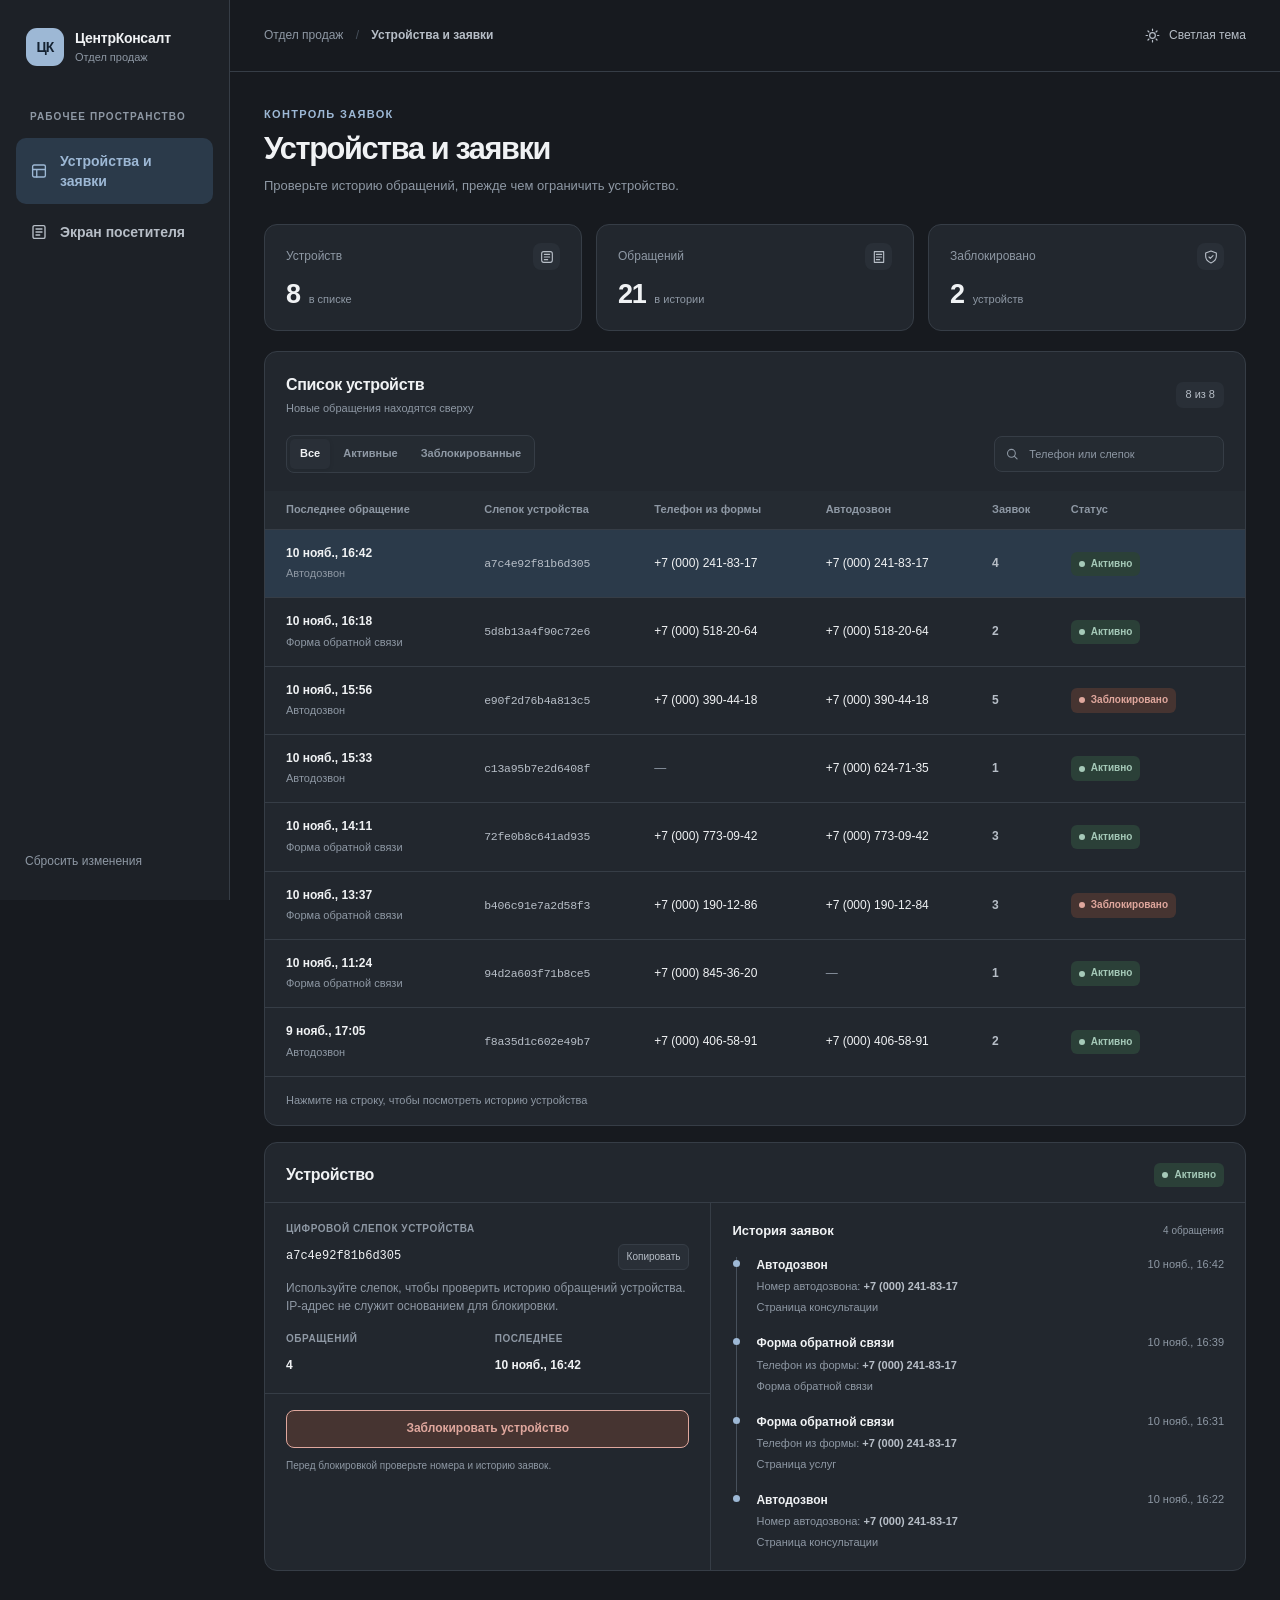
==== index.html @ 7ea448e8 "Add sales admin UI" ====
<!doctype html>
<html lang="ru">
  <head>
    <meta charset="UTF-8" />
    <meta name="viewport" content="width=device-width, initial-scale=1" />
    <meta name="color-scheme" content="dark light" />
    <meta name="description" content="Интерфейс отдела продаж ЦентрКонсалт для просмотра заявок и управления блокировками устройств." />
    <title>Устройства и заявки — ЦентрКонсалт</title>
    <link rel="stylesheet" href="./styles.css" />
    <script src="./app.js" defer></script>
  </head>
  <body data-theme="dark">
    <div class="app-shell">
      <aside class="sidebar" aria-label="Навигация">
        <div class="brand">
          <span class="brand-mark" aria-hidden="true">ЦК</span>
          <span class="brand-copy"><strong>ЦентрКонсалт</strong><small>Отдел продаж</small></span>
        </div>

        <div class="sidebar-group-label">Рабочее пространство</div>
        <nav class="navigation" aria-label="Разделы">
          <button class="nav-item is-current" type="button" data-view-button="devices" aria-current="page">
            <svg viewBox="0 0 24 24" aria-hidden="true"><rect x="3.5" y="4" width="17" height="16" rx="2"/><path d="M3.5 10h17M9 10v10"/></svg>
            <span>Устройства и заявки</span>
          </button>
          <button class="nav-item" type="button" data-view-button="visitor">
            <svg viewBox="0 0 24 24" aria-hidden="true"><rect x="4" y="3.5" width="16" height="17" rx="2"/><path d="M8 8h8M8 12h8M8 16h5"/></svg>
            <span>Экран посетителя</span>
          </button>
        </nav>

        <div class="sidebar-bottom">
          <button id="resetChanges" class="text-button" type="button">Сбросить изменения</button>
        </div>
      </aside>

      <div class="main-area">
        <header class="topbar">
          <div class="topbar-path">Отдел продаж <span>/</span> <strong id="currentSection">Устройства и заявки</strong></div>
          <div class="topbar-actions">
            <button id="themeToggle" class="theme-button" type="button" aria-label="Включить светлую тему" aria-pressed="false">
              <svg class="theme-icon" viewBox="0 0 24 24" aria-hidden="true"><path d="M12 3v2M12 19v2M3 12h2M19 12h2M5.6 5.6 7 7M17 17l1.4 1.4M18.4 5.6 17 7M7 17l-1.4 1.4"/><circle cx="12" cy="12" r="4"/></svg>
              <span id="themeLabel">Светлая тема</span>
            </button>
          </div>
        </header>

        <main>
          <section id="devicesView" class="view page-content" aria-labelledby="devicesTitle">
            <div class="page-heading">
              <div>
                <p class="eyebrow">Контроль заявок</p>
                <h1 id="devicesTitle">Устройства и заявки</h1>
                <p class="page-subtitle">Проверьте историю обращений, прежде чем ограничить устройство.</p>
              </div>
            </div>

            <div class="stats-grid" id="statsGrid" aria-label="Сводка"></div>

            <div class="workspace-grid">
              <section class="panel list-panel" aria-labelledby="listTitle">
                <div class="panel-heading">
                  <div><h2 id="listTitle">Список устройств</h2><p>Новые обращения находятся сверху</p></div>
                  <span id="resultCount" class="count-pill"></span>
                </div>
                <div class="list-toolbar">
                  <div class="filter-tabs" role="group" aria-label="Фильтр по статусу">
                    <button class="filter-tab is-active" type="button" data-filter="all" aria-pressed="true">Все</button>
                    <button class="filter-tab" type="button" data-filter="active" aria-pressed="false">Активные</button>
                    <button class="filter-tab" type="button" data-filter="blocked" aria-pressed="false">Заблокированные</button>
                  </div>
                  <label class="search-field">
                    <svg viewBox="0 0 24 24" aria-hidden="true"><circle cx="10.8" cy="10.8" r="6.6"/><path d="m16 16 4.3 4.3"/></svg>
                    <input id="deviceSearch" type="search" autocomplete="off" placeholder="Телефон или слепок" aria-label="Поиск по телефону или слепку устройства" />
                  </label>
                </div>
                <div class="table-scroll">
                  <table class="device-table">
                    <thead><tr><th scope="col">Последнее обращение</th><th scope="col">Слепок устройства</th><th scope="col">Телефон из формы</th><th scope="col">Автодозвон</th><th scope="col">Заявок</th><th scope="col">Статус</th></tr></thead>
                    <tbody id="deviceRows"></tbody>
                  </table>
                </div>
                <div id="emptyState" class="empty-state" hidden><strong>Ничего не найдено</strong><span>Попробуйте другой телефон, слепок или фильтр.</span></div>
                <div class="table-footer">Нажмите на строку, чтобы посмотреть историю устройства</div>
              </section>

              <section class="panel detail-panel" id="deviceDetail" aria-label="Подробности устройства"></section>
            </div>
          </section>

          <section id="visitorView" class="view page-content" aria-labelledby="visitorTitle" hidden>
            <div class="page-heading visitor-heading">
              <div><p class="eyebrow">Сценарий блокировки</p><h1 id="visitorTitle">Что увидит посетитель</h1><p class="page-subtitle">Предупреждение и форма обращения для посетителя.</p></div>
            </div>
            <div class="preview-layout">
              <div class="preview-context panel">
                <span class="preview-tag">Экран посетителя</span>
                <h2>Понятное предупреждение вместо молчаливого отказа</h2>
                <p>При блокировке посетитель видит причину отказа и может оставить сообщение, если ограничение сработало по ошибке.</p>
                <div class="preview-flow"><span>1 <b>Проверка устройства</b></span><span>2 <b>Предупреждение</b></span><span>3 <b>Сообщение клиента</b></span></div>
              </div>
              <div class="site-preview" aria-label="Страница для заблокированного посетителя">
                <div class="site-preview-header"><span class="site-preview-logo">Центр<span>Консалт</span></span><span>Консультации для бизнеса</span></div>
                <div class="site-preview-content">
                  <div class="warning-icon" aria-hidden="true"><svg viewBox="0 0 24 24"><path d="M12 8v5M12 17h.01"/><path d="M10.3 3.9a2 2 0 0 1 3.4 0l7.8 13.3a2 2 0 0 1-1.7 3H4.2a2 2 0 0 1-1.7-3z"/></svg></div>
                  <p class="preview-kicker">Запрос на обратный звонок</p>
                  <h2>Заявка на звонок не отправлена</h2>
                  <p class="warning-copy">Мы заметили подозрительную активность с вашего устройства и временно ограничили отправку заявок. Если это ошибка, напишите нам — сотрудник сможет разобраться в ситуации.</p>
                  <form id="visitorForm" class="visitor-form">
                    <h3>Написать сообщение</h3>
                    <p>Расскажите, как с вами связаться и что произошло.</p>
                    <label>Как с вами связаться<input id="visitorContact" name="contact" type="text" autocomplete="off" placeholder="Телефон или email" required /></label>
                    <label>Сообщение<textarea id="visitorMessage" name="message" rows="4" placeholder="Опишите ваш вопрос" required></textarea></label>
                    <button class="primary-button visitor-submit" type="submit">Отправить сообщение <span aria-hidden="true">↗</span></button>
                    <div id="visitorFormFeedback" class="form-feedback" role="status" hidden></div>
                  </form>
                </div>
              </div>
            </div>
          </section>
        </main>
      </div>
    </div>

    <div id="modalBackdrop" class="modal-backdrop" hidden>
      <div class="dialog" role="dialog" aria-modal="true" aria-labelledby="modalTitle" aria-describedby="modalDescription">
        <div class="dialog-icon" id="modalIcon" aria-hidden="true"></div>
        <h2 id="modalTitle"></h2>
        <p id="modalDescription"></p>
        <form id="actionForm">
          <div id="reasonFields" class="reason-fields">
            <label for="blockReason">Причина блокировки</label>
            <select id="blockReason" name="reason">
              <option value="Частые повторные заявки">Частые повторные заявки</option>
              <option value="Некорректные контактные данные">Некорректные контактные данные</option>
              <option value="Другая причина">Другая причина</option>
            </select>
            <label for="reasonComment">Комментарий <span>(необязательно)</span></label>
            <textarea id="reasonComment" name="comment" rows="3" placeholder="Например, несколько одинаковых заявок за короткое время"></textarea>
          </div>
          <div class="dialog-actions"><button id="cancelAction" class="secondary-button" type="button">Отмена</button><button id="confirmAction" class="primary-button" type="submit"></button></div>
        </form>
      </div>
    </div>
    <div id="toast" class="toast" role="status" aria-live="polite"></div>
  </body>
</html>
---- styles.css ----
:root {
  font-family: "Segoe UI", "Twemoji Country Flags", Arial, sans-serif;
  font-synthesis: none;
  color-scheme: dark;
  --page: #171a1f;
  --sidebar: #1d2127;
  --surface: #22272e;
  --surface-raised: #292f37;
  --surface-soft: #252b32;
  --border: #363d46;
  --border-strong: #47505b;
  --text: #f0f2f4;
  --text-soft: #b7bec7;
  --text-muted: #8e98a4;
  --accent: #9db8d5;
  --accent-bg: #2b3a4a;
  --accent-button: #9db8d5;
  --accent-button-text: #152332;
  --green: #a5c9b8;
  --green-bg: #2b4038;
  --red: #dfa79d;
  --red-bg: #463431;
  --shadow: 0 22px 60px rgba(0, 0, 0, .28);
}

body[data-theme="light"] {
  color-scheme: light;
  --page: #f3f5f7;
  --sidebar: #e9edf1;
  --surface: #ffffff;
  --surface-raised: #f7f9fb;
  --surface-soft: #f4f6f8;
  --border: #dce2e8;
  --border-strong: #c5cdd6;
  --text: #202932;
  --text-soft: #53616e;
  --text-muted: #6f7e8b;
  --accent: #355f87;
  --accent-bg: #e7eff7;
  --accent-button: #355f87;
  --accent-button-text: #ffffff;
  --green: #2d7659;
  --green-bg: #e4f1e9;
  --red: #a84e45;
  --red-bg: #faebe8;
  --shadow: 0 22px 60px rgba(32, 45, 57, .15);
}

* { box-sizing: border-box; }
html { min-width: 320px; }
body { margin: 0; min-width: 320px; background: var(--page); color: var(--text); font-size: 14px; line-height: 1.45; }
button, input, textarea, select { font: inherit; }
button { cursor: pointer; }
button:disabled { cursor: not-allowed; opacity: .6; }
button:focus-visible, input:focus-visible, textarea:focus-visible, select:focus-visible, tr:focus-visible { outline: 2px solid var(--accent); outline-offset: 3px; }
[hidden] { display: none !important; }

.app-shell { display: grid; grid-template-columns: 230px minmax(0, 1fr); min-height: 100vh; }
.sidebar { position: sticky; top: 0; height: 100vh; display: flex; flex-direction: column; padding: 28px 16px 22px; background: var(--sidebar); border-right: 1px solid var(--border); }
.brand { display: flex; align-items: center; gap: 11px; padding: 0 10px 44px; }
.brand-mark { display: grid; place-items: center; flex: 0 0 38px; height: 38px; border-radius: 11px; background: var(--accent); color: var(--accent-button-text); font-size: 14px; font-weight: 800; letter-spacing: -.07em; }
.brand-copy { display: flex; flex-direction: column; line-height: 1.2; min-width: 0; }
.brand-copy strong { font-size: 14px; letter-spacing: -.02em; }
.brand-copy small { margin-top: 5px; color: var(--text-muted); font-size: 11px; white-space: nowrap; }
.sidebar-group-label { padding: 0 14px 13px; color: var(--text-muted); font-size: 10px; font-weight: 700; letter-spacing: .11em; text-transform: uppercase; }
.navigation { display: grid; gap: 5px; }
.nav-item { display: flex; align-items: center; gap: 12px; width: 100%; padding: 12px 13px; border: 1px solid transparent; border-radius: 10px; background: transparent; color: var(--text-soft); text-align: left; font-weight: 600; }
.nav-item:hover { background: var(--surface-raised); color: var(--text); }
.nav-item.is-current { background: var(--accent-bg); color: var(--accent); }
.nav-item svg { width: 18px; height: 18px; flex: 0 0 18px; fill: none; stroke: currentColor; stroke-width: 1.8; stroke-linecap: round; stroke-linejoin: round; }
.sidebar-bottom { margin-top: auto; padding: 0 9px; }
.text-button { width: 100%; padding: 8px 0; border: 0; background: none; color: var(--text-muted); text-align: left; font-size: 12px; }
.text-button:hover { color: var(--text); text-decoration: underline; }

.main-area { min-width: 0; }
.topbar { display: flex; align-items: center; justify-content: space-between; gap: 18px; height: 72px; padding: 0 34px; border-bottom: 1px solid var(--border); background: var(--page); }
.topbar-path { color: var(--text-muted); font-size: 12px; white-space: nowrap; }
.topbar-path span { margin: 0 9px; color: var(--border-strong); }
.topbar-path strong { color: var(--text-soft); font-weight: 600; }
.topbar-actions { display: flex; align-items: center; gap: 17px; }
.theme-button { display: inline-flex; align-items: center; gap: 8px; padding: 7px 0; border: 0; background: none; color: var(--text-soft); font-size: 12px; white-space: nowrap; }
.theme-button:hover { color: var(--text); }
.theme-icon { width: 17px; height: 17px; fill: none; stroke: currentColor; stroke-width: 1.7; stroke-linecap: round; }
.page-content { width: min(100%, 1800px); margin: 0 auto; padding: 35px 34px 45px; }
.page-heading { display: flex; justify-content: space-between; align-items: end; gap: 20px; margin-bottom: 28px; }
.eyebrow { margin: 0 0 8px; color: var(--accent); font-size: 11px; font-weight: 800; letter-spacing: .12em; text-transform: uppercase; }
h1, h2, h3, p { overflow-wrap: break-word; }
h1 { margin: 0; font-size: clamp(25px, 2.4vw, 33px); line-height: 1.15; letter-spacing: -.045em; }
.page-subtitle { margin: 11px 0 0; color: var(--text-muted); font-size: 13px; }

.stats-grid { display: grid; grid-template-columns: repeat(3, minmax(0, 1fr)); gap: 14px; margin-bottom: 20px; }
.stat-card { min-height: 107px; padding: 18px 21px; border: 1px solid var(--border); border-radius: 13px; background: var(--surface); }
.stat-top { display: flex; align-items: center; justify-content: space-between; gap: 10px; color: var(--text-muted); font-size: 12px; }
.stat-icon { display: grid; place-items: center; width: 27px; height: 27px; border-radius: 8px; background: var(--surface-raised); color: var(--text-soft); }
.stat-icon svg { width: 16px; height: 16px; fill: none; stroke: currentColor; stroke-width: 1.7; stroke-linecap: round; stroke-linejoin: round; }
.stat-card strong { display: block; margin-top: 11px; font-size: 27px; line-height: 1; letter-spacing: -.05em; }
.stat-card .stat-hint { margin-left: 9px; color: var(--text-muted); font-size: 11px; letter-spacing: 0; font-weight: 400; }

.workspace-grid { display: grid; grid-template-columns: minmax(0, 1fr) 344px; align-items: start; gap: 16px; }
.panel { min-width: 0; border: 1px solid var(--border); border-radius: 13px; background: var(--surface); }
.panel-heading { display: flex; justify-content: space-between; align-items: center; gap: 15px; padding: 21px 21px 18px; }
.panel-heading h2 { margin: 0; font-size: 16px; letter-spacing: -.02em; }
.panel-heading p { margin: 5px 0 0; color: var(--text-muted); font-size: 11px; }
.count-pill { padding: 5px 9px; border-radius: 7px; background: var(--surface-raised); color: var(--text-soft); font-size: 11px; white-space: nowrap; }
.list-toolbar { display: flex; flex-wrap: wrap; align-items: center; justify-content: space-between; gap: 12px; padding: 0 21px 18px; }
.filter-tabs { display: inline-flex; gap: 3px; padding: 3px; border: 1px solid var(--border); border-radius: 8px; background: var(--surface-soft); }
.filter-tab { padding: 7px 10px; border: 0; border-radius: 5px; background: transparent; color: var(--text-muted); font-size: 11px; font-weight: 600; white-space: nowrap; }
.filter-tab:hover { color: var(--text); }
.filter-tab.is-active { background: var(--surface-raised); color: var(--text); box-shadow: 0 1px 4px rgba(0, 0, 0, .1); }
.search-field { display: flex; align-items: center; gap: 8px; width: min(100%, 230px); padding: 0 10px; border: 1px solid var(--border); border-radius: 8px; background: var(--surface-soft); color: var(--text-muted); }
.search-field:focus-within { border-color: var(--accent); }
.search-field svg { width: 16px; height: 16px; fill: none; stroke: currentColor; stroke-width: 1.8; stroke-linecap: round; }
.search-field input { width: 100%; height: 34px; border: 0; outline: 0; background: none; color: var(--text); font-size: 11px; }
.search-field input::placeholder { color: var(--text-muted); }
.table-scroll { max-width: 100%; overflow-x: auto; }
.device-table { width: 100%; border-collapse: collapse; text-align: left; }
.device-table thead { background: var(--surface-soft); }
.device-table th { padding: 11px 10px; color: var(--text-muted); font-size: 11px; font-weight: 700; white-space: nowrap; }
.device-table th:first-child, .device-table td:first-child { padding-left: 21px; }
.device-table th:last-child, .device-table td:last-child { padding-right: 21px; }
.device-table tbody tr { border-top: 1px solid var(--border); cursor: pointer; }
.device-table tbody tr:hover { background: var(--surface-raised); }
.device-table tbody tr.is-selected { background: var(--accent-bg); }
.device-table td { padding: 15px 10px; font-size: 12px; white-space: nowrap; }
.cell-primary { display: block; color: var(--text); font-size: 12px; font-weight: 650; }
.cell-secondary { display: block; margin-top: 4px; color: var(--text-muted); font-size: 11px; }
.fingerprint { color: var(--text-soft); font-family: ui-monospace, Consolas, monospace; font-size: 11.5px; letter-spacing: -.025em; }
.muted-dash { color: var(--text-muted); }
.count-cell { color: var(--text-soft); font-weight: 600; }
.status { display: inline-flex; align-items: center; gap: 6px; padding: 5px 8px; border-radius: 6px; font-size: 10px; font-weight: 700; white-space: nowrap; }
.status::before { content: ""; width: 6px; height: 6px; border-radius: 50%; background: currentColor; }
.status.active { background: var(--green-bg); color: var(--green); }
.status.blocked { background: var(--red-bg); color: var(--red); }
.table-footer { padding: 16px 21px; border-top: 1px solid var(--border); color: var(--text-muted); font-size: 11px; }
.empty-state { display: flex; flex-direction: column; align-items: center; gap: 5px; padding: 55px 20px; color: var(--text-muted); font-size: 12px; text-align: center; }
.empty-state strong { color: var(--text); font-size: 14px; }

.detail-panel { overflow: hidden; }
.detail-header { display: flex; justify-content: space-between; align-items: center; gap: 10px; padding: 20px 21px 15px; border-bottom: 1px solid var(--border); }
.detail-header h2 { margin: 0; font-size: 16px; letter-spacing: -.02em; }
.detail-block { padding: 19px 21px; border-bottom: 1px solid var(--border); }
.detail-block:last-child { border-bottom: 0; }
.detail-label { display: block; margin-bottom: 7px; color: var(--text-muted); font-size: 10px; font-weight: 700; letter-spacing: .055em; text-transform: uppercase; }
.detail-fingerprint { display: flex; align-items: center; justify-content: space-between; gap: 10px; }
.detail-fingerprint code { color: var(--text); font-size: 12px; font-family: ui-monospace, Consolas, monospace; overflow-wrap: anywhere; }
.copy-button { flex: 0 0 auto; padding: 5px 8px; border: 1px solid var(--border); border-radius: 6px; background: var(--surface-raised); color: var(--text-soft); font-size: 10px; }
.copy-button:hover { border-color: var(--accent); color: var(--text); }
.detail-explain { margin: 9px 0 0; color: var(--text-muted); font-size: 12px; line-height: 1.5; }
.detail-meta { display: grid; grid-template-columns: 1fr 1fr; gap: 14px; margin-top: 17px; }
.detail-meta strong { color: var(--text); font-size: 12px; font-weight: 600; }
.block-reason { margin-top: 15px; padding: 11px 12px; border: 1px solid var(--border); border-radius: 8px; background: var(--surface-soft); }
.block-reason strong { display: block; color: var(--text-soft); font-size: 11px; }
.block-reason p { margin: 4px 0 0; color: var(--text-muted); font-size: 11px; }
.block-reason small { display: block; margin-top: 6px; color: var(--text-muted); font-size: 10px; }
.detail-actions { padding: 16px 21px; border-bottom: 1px solid var(--border); }
.primary-button, .secondary-button { display: inline-flex; align-items: center; justify-content: center; gap: 9px; min-height: 38px; padding: 9px 14px; border-radius: 8px; font-size: 12px; font-weight: 700; }
.primary-button { border: 1px solid var(--accent-button); background: var(--accent-button); color: var(--accent-button-text); }
.primary-button:hover { filter: brightness(1.08); }
.secondary-button { border: 1px solid var(--border-strong); background: var(--surface-raised); color: var(--text); }
.secondary-button:hover { border-color: var(--text-muted); }
.action-button { width: 100%; }
.action-button.block { border-color: var(--red); background: var(--red-bg); color: var(--red); }
.action-button.block:hover { filter: brightness(1.13); }
.action-hint { margin: 10px 0 0; color: var(--text-muted); font-size: 10px; line-height: 1.5; }
.history-heading { display: flex; align-items: center; justify-content: space-between; gap: 8px; margin-bottom: 16px; }
.history-heading h3 { margin: 0; font-size: 13px; }
.history-heading span { color: var(--text-muted); font-size: 10px; }
.history-list { display: grid; gap: 0; max-height: 415px; overflow-y: auto; }
.history-item { position: relative; padding: 0 0 19px 19px; border-left: 1px solid var(--border-strong); margin-left: 4px; }
.history-item:last-child { padding-bottom: 0; border-left-color: transparent; }
.history-item::before { position: absolute; top: 3px; left: -4px; width: 7px; height: 7px; border-radius: 50%; background: var(--accent); content: ""; }
.history-item-top { display: flex; justify-content: space-between; gap: 8px; }
.history-item-top strong { color: var(--text); font-size: 12px; }
.history-item-top time { color: var(--text-muted); font-size: 11px; white-space: nowrap; }
.history-item p { margin: 5px 0 0; color: var(--text-muted); font-size: 11px; line-height: 1.45; }
.history-item p b { color: var(--text-soft); font-weight: 600; }

.preview-layout { display: grid; grid-template-columns: minmax(250px, .72fr) minmax(0, 1.28fr); align-items: start; gap: 22px; max-width: 1180px; }
.preview-context { padding: 27px; }
.preview-tag { display: inline-block; margin-bottom: 22px; padding: 6px 9px; border-radius: 6px; background: var(--accent-bg); color: var(--accent); font-size: 10px; font-weight: 700; text-transform: uppercase; letter-spacing: .04em; }
.preview-context h2 { max-width: 320px; margin: 0; font-size: 24px; line-height: 1.2; letter-spacing: -.04em; }
.preview-context p { margin: 16px 0 24px; color: var(--text-muted); font-size: 12px; line-height: 1.65; }
.preview-flow { display: grid; gap: 10px; border-top: 1px solid var(--border); padding-top: 20px; }
.preview-flow span { display: flex; align-items: center; gap: 10px; color: var(--accent); font-size: 11px; font-weight: 800; }
.preview-flow b { color: var(--text-soft); font-weight: 600; }
.site-preview { overflow: hidden; border: 1px solid var(--border-strong); border-radius: 13px; background: #f7f8fa; color: #252b31; box-shadow: var(--shadow); }
.site-preview-header { display: flex; align-items: center; justify-content: space-between; gap: 10px; min-height: 69px; padding: 0 30px; border-bottom: 1px solid #e5e8eb; background: #fff; color: #727d88; font-size: 10px; }
.site-preview-logo { color: #253e55; font-size: 17px; font-weight: 800; letter-spacing: -.045em; }
.site-preview-logo span { color: #667d90; }
.site-preview-content { max-width: 490px; margin: 0 auto; padding: 39px 20px 44px; }
.warning-icon { display: grid; place-items: center; width: 42px; height: 42px; border-radius: 11px; background: #f6ebe6; color: #a65f4a; }
.warning-icon svg { width: 23px; height: 23px; fill: none; stroke: currentColor; stroke-width: 1.6; stroke-linecap: round; stroke-linejoin: round; }
.preview-kicker { margin: 19px 0 7px; color: #68819a; font-size: 11px; font-weight: 700; }
.site-preview-content h2 { max-width: 380px; margin: 0; color: #25313c; font-size: 25px; line-height: 1.19; letter-spacing: -.045em; }
.warning-copy { margin: 13px 0 23px; color: #606d78; font-size: 12px; line-height: 1.65; }
.visitor-form { display: grid; gap: 12px; padding: 20px; border: 1px solid #e2e6e9; border-radius: 10px; background: #fff; }
.visitor-form h3 { margin: 0; color: #26333e; font-size: 15px; }
.visitor-form > p { margin: -7px 0 3px; color: #6c7781; font-size: 11px; }
.visitor-form label { display: grid; gap: 6px; color: #404c57; font-size: 11px; font-weight: 700; }
.visitor-form input, .visitor-form textarea { width: 100%; padding: 10px 11px; border: 1px solid #d8dee3; border-radius: 6px; background: #fff; color: #24313b; font-size: 11px; font-weight: 400; resize: vertical; }
.visitor-form input::placeholder, .visitor-form textarea::placeholder { color: #98a2aa; }
.visitor-submit { width: 100%; margin-top: 2px; background: #315c80; border-color: #315c80; color: white; }
.visitor-submit span { margin-left: auto; font-size: 16px; font-weight: 400; }
.visitor-form small { color: #84909a; font-size: 10px; text-align: center; }
.form-feedback { padding: 10px 12px; border-radius: 6px; background: #e9f2ec; color: #316b4d; font-size: 11px; }

.modal-backdrop { position: fixed; z-index: 20; inset: 0; display: grid; place-items: center; padding: 20px; background: rgba(7, 10, 13, .72); }
.dialog { width: min(100%, 430px); padding: 26px; border: 1px solid var(--border-strong); border-radius: 15px; background: var(--surface); box-shadow: var(--shadow); }
.dialog-icon { display: grid; place-items: center; width: 38px; height: 38px; margin-bottom: 17px; border-radius: 9px; background: var(--red-bg); color: var(--red); font-size: 20px; }
.dialog-icon.unblock { background: var(--green-bg); color: var(--green); }
.dialog h2 { margin: 0; font-size: 19px; letter-spacing: -.03em; }
.dialog > p { margin: 9px 0 20px; color: var(--text-muted); font-size: 12px; line-height: 1.6; }
.reason-fields { display: grid; gap: 7px; }
.reason-fields label { color: var(--text-soft); font-size: 11px; font-weight: 700; }
.reason-fields label span { color: var(--text-muted); font-weight: 400; }
.reason-fields select, .reason-fields textarea { width: 100%; margin-bottom: 9px; padding: 10px 11px; border: 1px solid var(--border-strong); border-radius: 7px; background: var(--surface-soft); color: var(--text); font-size: 12px; }
.reason-fields textarea { min-height: 75px; resize: vertical; }
.dialog-actions { display: flex; justify-content: flex-end; gap: 9px; margin-top: 13px; }
.toast { position: fixed; z-index: 30; right: 24px; bottom: 24px; max-width: min(360px, calc(100vw - 48px)); padding: 11px 15px; border: 1px solid var(--border-strong); border-radius: 9px; background: var(--surface-raised); color: var(--text); box-shadow: var(--shadow); font-size: 12px; opacity: 0; transform: translateY(12px); pointer-events: none; transition: opacity .2s, transform .2s; }
.toast.is-visible { opacity: 1; transform: translateY(0); }

@media (max-width: 1390px) {
  .workspace-grid { grid-template-columns: minmax(0, 1fr); }
  .detail-panel { display: grid; grid-template-columns: minmax(260px, 1fr) minmax(300px, 1.2fr); }
  .detail-header { grid-column: 1 / -1; }
  .detail-summary { min-width: 0; }
  .detail-history { border-left: 1px solid var(--border); border-bottom: 0; }
  .detail-actions { border-bottom: 0; }
}
@media (max-width: 850px) {
  .app-shell { grid-template-columns: 1fr; }
  .sidebar { position: static; height: auto; padding: 13px 18px; border-right: 0; border-bottom: 1px solid var(--border); }
  .brand { padding: 0 0 12px; }
  .sidebar-group-label { display: none; }
  .sidebar-bottom { padding: 0; }
  .sidebar-bottom .text-button { width: auto; margin-top: 10px; padding: 2px 0; }
  .navigation { display: flex; gap: 7px; }
  .nav-item { width: auto; padding: 9px 10px; font-size: 11px; }
  .nav-item svg { width: 16px; height: 16px; flex-basis: 16px; }
  .topbar { height: 55px; padding: 0 18px; }
  .page-content { padding: 25px 18px 38px; }
  .preview-layout { grid-template-columns: 1fr; }
  .preview-context { padding: 22px; }
  .preview-context h2 { max-width: none; }
  .preview-flow { grid-template-columns: repeat(3, 1fr); }
}
@media (max-width: 600px) {
  .topbar-path { display: none; }
  .topbar-actions { width: 100%; justify-content: space-between; }
  .page-heading { align-items: start; flex-direction: column; gap: 10px; }
  .stats-grid { gap: 8px; }
  .stat-card { min-height: 93px; padding: 12px 11px; }
  .stat-top { font-size: 10px; }
  .stat-icon { display: none; }
  .stat-card strong { font-size: 22px; }
  .stat-card .stat-hint { display: none; }
  .list-toolbar { align-items: stretch; }
  .filter-tabs { width: 100%; }
  .filter-tab { flex: 1; }
  .search-field { width: 100%; }
  .device-table, .device-table tbody { display: block; width: 100%; }
  .device-table thead { display: none; }
  .device-table tbody { padding: 0 12px 12px; }
  .device-table tbody tr { display: grid; grid-template-columns: 1fr 1fr; gap: 11px 8px; margin-bottom: 9px; padding: 13px; border: 1px solid var(--border); border-radius: 9px; }
  .device-table tbody tr:last-child { margin-bottom: 0; }
  .device-table td, .device-table td:first-child, .device-table td:last-child { min-width: 0; padding: 0; white-space: normal; }
  .device-table td::before { display: block; margin-bottom: 4px; color: var(--text-muted); font-size: 10px; font-weight: 600; content: attr(data-label); }
  .device-table td:first-child { grid-column: 1; grid-row: 1; }
  .device-table td:first-child::before, .device-table td:last-child::before { display: none; }
  .device-table td:nth-child(2) { grid-column: 1 / -1; }
  .device-table td:nth-child(5) { grid-column: 1 / -1; }
  .device-table td:nth-child(6) { grid-column: 2; grid-row: 1; justify-self: end; }
  .detail-panel { display: block; }
  .detail-history { border-left: 0; border-bottom: 0; }
  .preview-flow { grid-template-columns: 1fr; }
  .site-preview-header { padding: 0 18px; }
  .site-preview-header > span:last-child { display: none; }
  .site-preview-content { padding: 27px 17px; }
}
@media (prefers-reduced-motion: reduce) { *, *::before, *::after { scroll-behavior: auto !important; transition-duration: .01ms !important; animation-duration: .01ms !important; } }
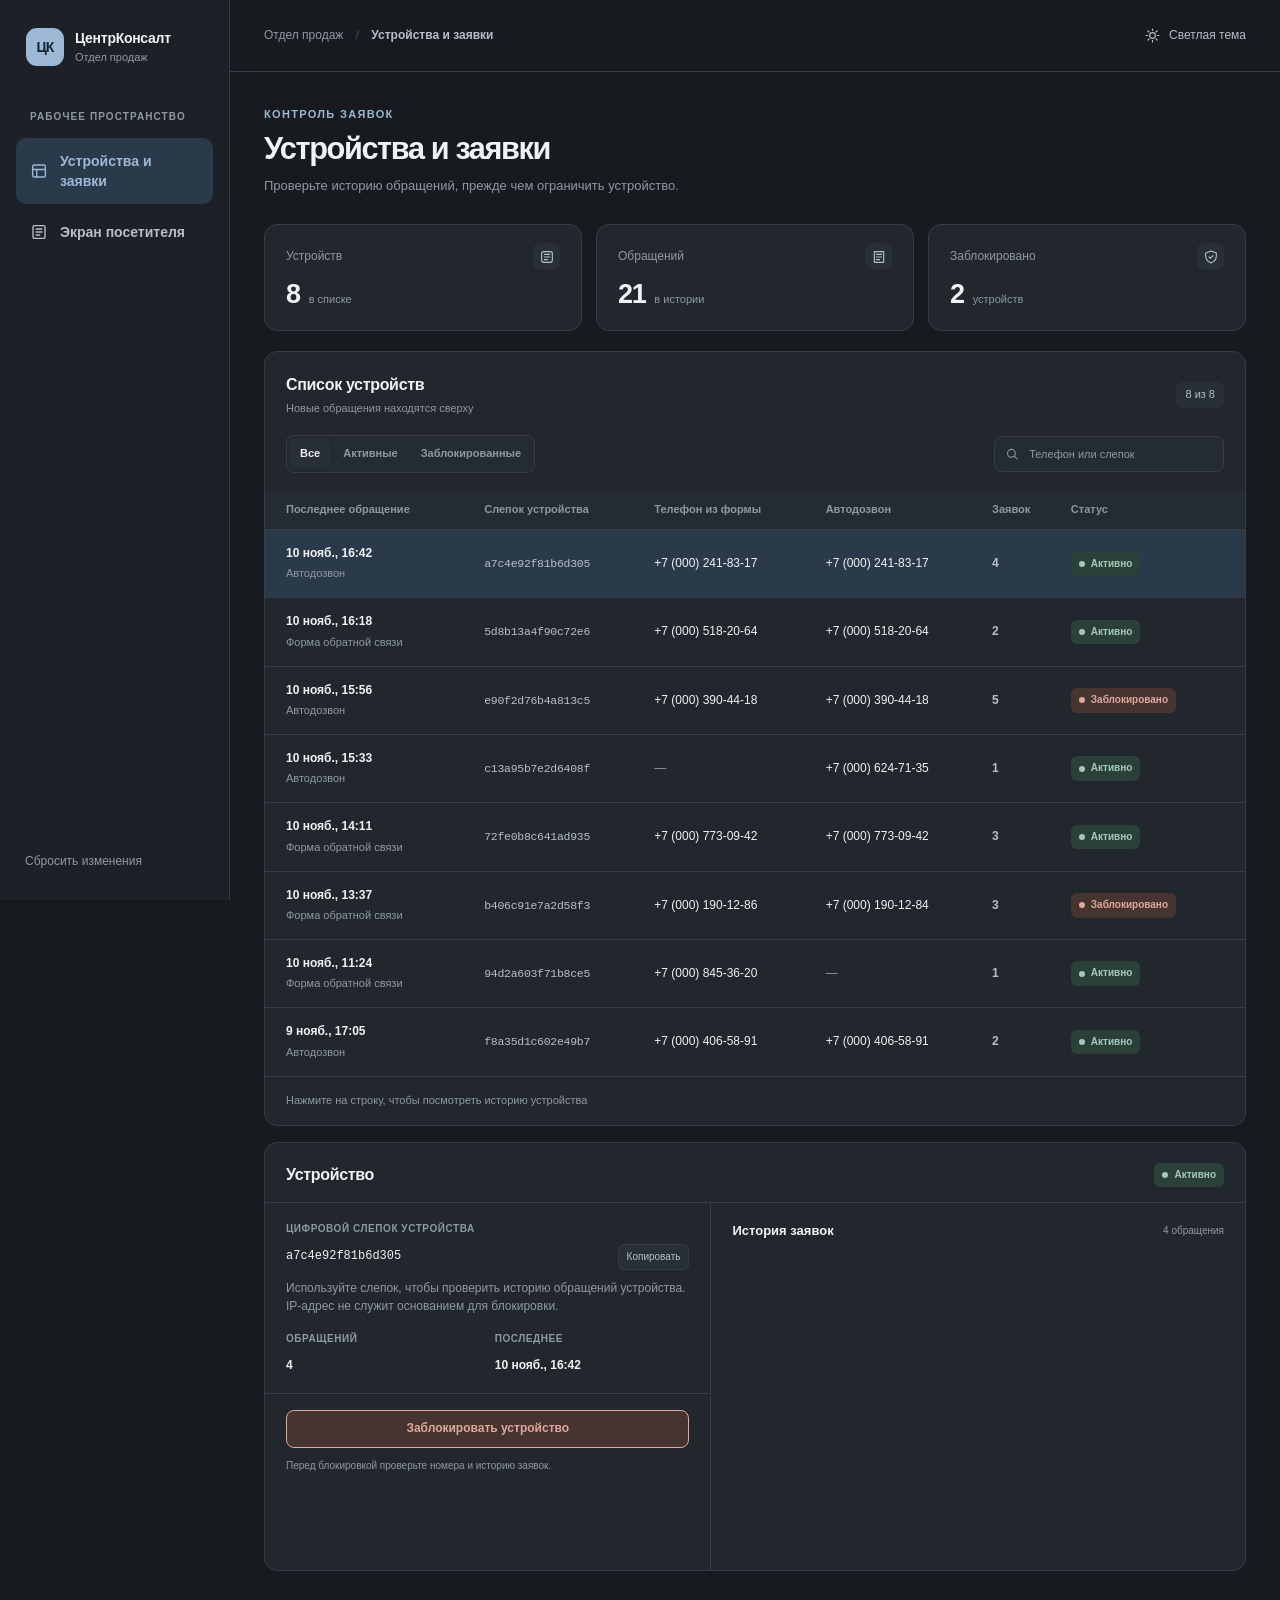
==== commit 1d6240ab: "Use site logo in visitor screen" ====
--- a/index.html
+++ b/index.html
@@ -100,7 +100,7 @@
                 <div class="preview-flow"><span>1 <b>Проверка устройства</b></span><span>2 <b>Предупреждение</b></span><span>3 <b>Сообщение клиента</b></span></div>
               </div>
               <div class="site-preview" aria-label="Страница для заблокированного посетителя">
-                <div class="site-preview-header"><span class="site-preview-logo">Центр<span>Консалт</span></span><span>Консультации для бизнеса</span></div>
+                <div class="site-preview-header"><img class="site-preview-logo" src="./assets/ck_logotype_new.svg" alt="ЦентрКонсалт" width="260" height="38" /><span>Консультации для бизнеса</span></div>
                 <div class="site-preview-content">
                   <div class="warning-icon" aria-hidden="true"><svg viewBox="0 0 24 24"><path d="M12 8v5M12 17h.01"/><path d="M10.3 3.9a2 2 0 0 1 3.4 0l7.8 13.3a2 2 0 0 1-1.7 3H4.2a2 2 0 0 1-1.7-3z"/></svg></div>
                   <p class="preview-kicker">Запрос на обратный звонок</p>
--- a/styles.css
+++ b/styles.css
@@ -185,8 +185,7 @@
 .preview-flow b { color: var(--text-soft); font-weight: 600; }
 .site-preview { overflow: hidden; border: 1px solid var(--border-strong); border-radius: 13px; background: #f7f8fa; color: #252b31; box-shadow: var(--shadow); }
 .site-preview-header { display: flex; align-items: center; justify-content: space-between; gap: 10px; min-height: 69px; padding: 0 30px; border-bottom: 1px solid #e5e8eb; background: #fff; color: #727d88; font-size: 10px; }
-.site-preview-logo { color: #253e55; font-size: 17px; font-weight: 800; letter-spacing: -.045em; }
-.site-preview-logo span { color: #667d90; }
+.site-preview-logo { display: block; width: min(260px, 100%); height: auto; }
 .site-preview-content { max-width: 490px; margin: 0 auto; padding: 39px 20px 44px; }
 .warning-icon { display: grid; place-items: center; width: 42px; height: 42px; border-radius: 11px; background: #f6ebe6; color: #a65f4a; }
 .warning-icon svg { width: 23px; height: 23px; fill: none; stroke: currentColor; stroke-width: 1.6; stroke-linecap: round; stroke-linejoin: round; }
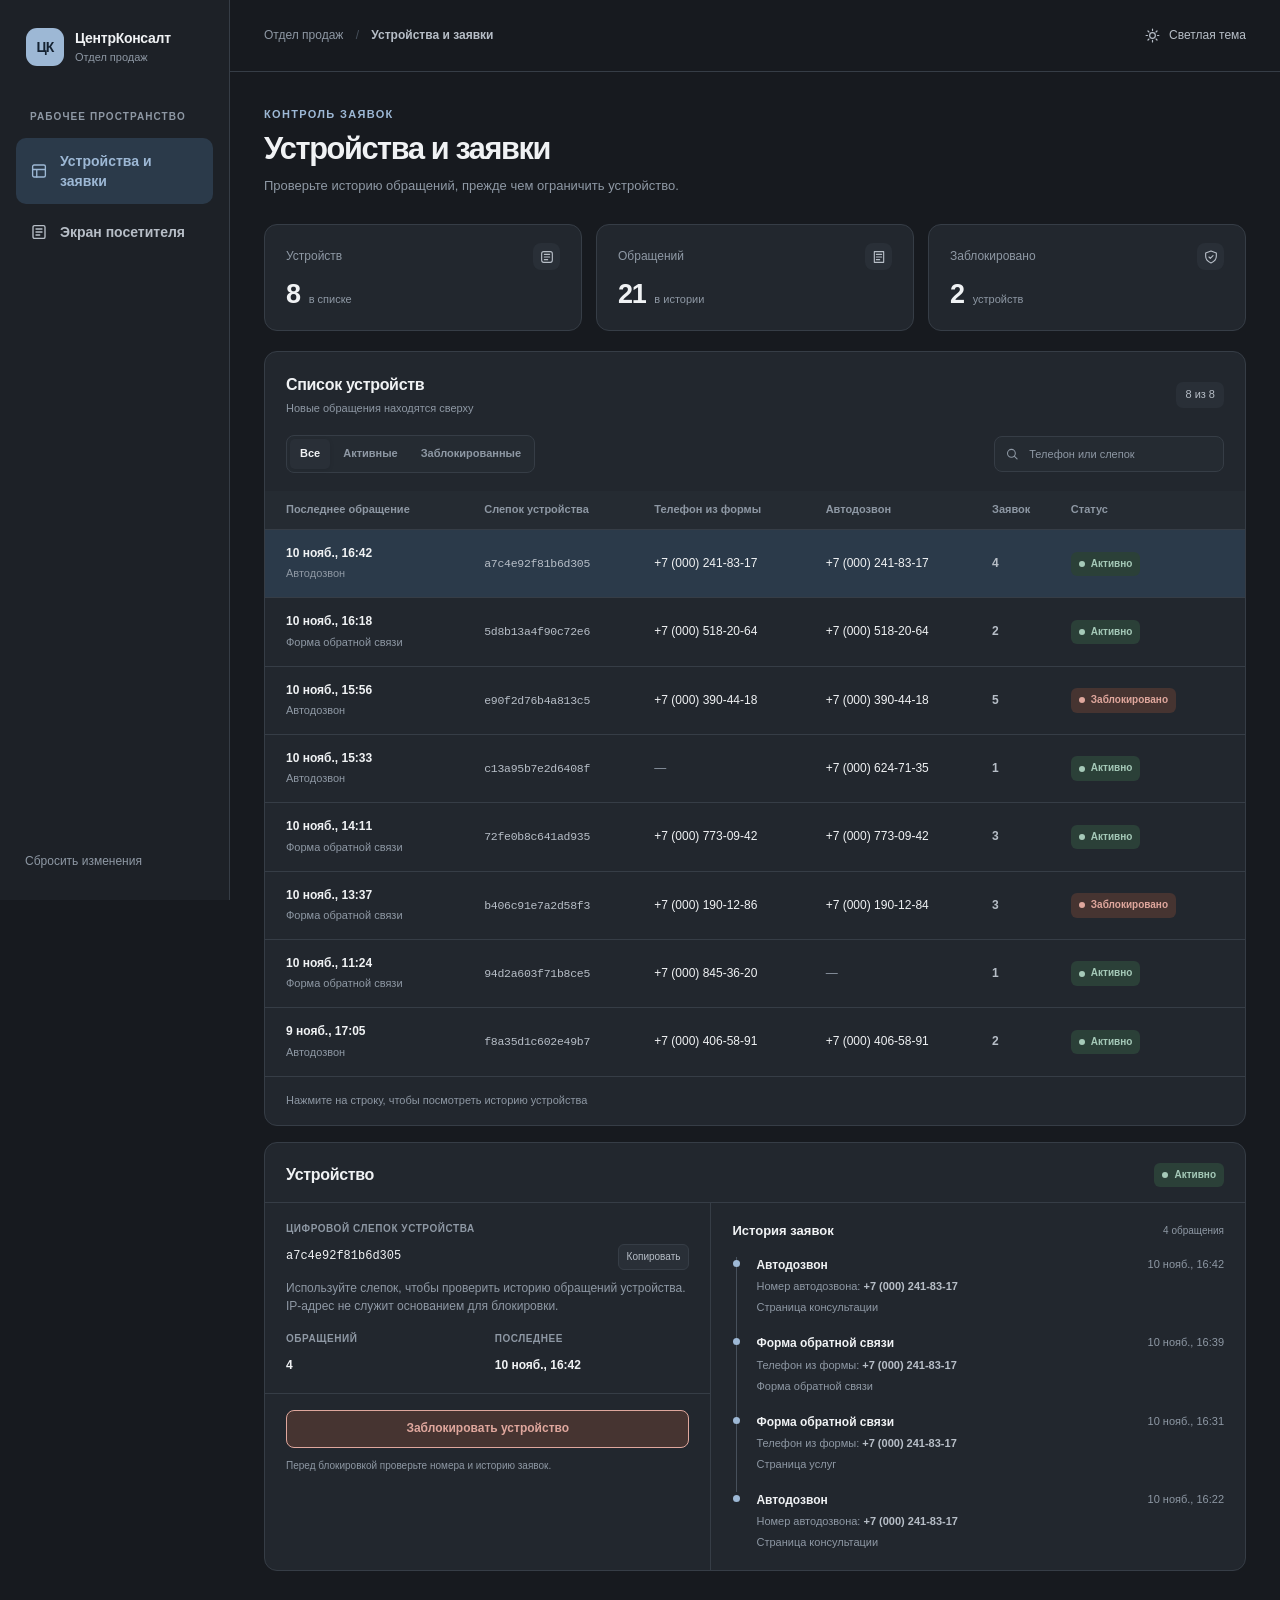
==== commit 866a0fa7: "Match blocked visitor form to site modal" ====
--- a/index.html
+++ b/index.html
@@ -90,30 +90,39 @@
 
           <section id="visitorView" class="view page-content" aria-labelledby="visitorTitle" hidden>
             <div class="page-heading visitor-heading">
-              <div><p class="eyebrow">Сценарий блокировки</p><h1 id="visitorTitle">Что увидит посетитель</h1><p class="page-subtitle">Предупреждение и форма обращения для посетителя.</p></div>
+              <div><p class="eyebrow">Сценарий блокировки</p><h1 id="visitorTitle">Что увидит посетитель</h1><p class="page-subtitle">После попытки отправить заявку открывается окно с предупреждением и формой сообщения.</p></div>
             </div>
             <div class="preview-layout">
               <div class="preview-context panel">
                 <span class="preview-tag">Экран посетителя</span>
                 <h2>Понятное предупреждение вместо молчаливого отказа</h2>
-                <p>При блокировке посетитель видит причину отказа и может оставить сообщение, если ограничение сработало по ошибке.</p>
+                <p>Если устройство заблокировано, запрос на звонок не принимается. Посетитель может написать сообщение, чтобы сотрудник разобрался в ситуации.</p>
                 <div class="preview-flow"><span>1 <b>Проверка устройства</b></span><span>2 <b>Предупреждение</b></span><span>3 <b>Сообщение клиента</b></span></div>
               </div>
-              <div class="site-preview" aria-label="Страница для заблокированного посетителя">
-                <div class="site-preview-header"><img class="site-preview-logo" src="./assets/ck_logotype_new.svg" alt="ЦентрКонсалт" width="260" height="38" /><span>Консультации для бизнеса</span></div>
-                <div class="site-preview-content">
-                  <div class="warning-icon" aria-hidden="true"><svg viewBox="0 0 24 24"><path d="M12 8v5M12 17h.01"/><path d="M10.3 3.9a2 2 0 0 1 3.4 0l7.8 13.3a2 2 0 0 1-1.7 3H4.2a2 2 0 0 1-1.7-3z"/></svg></div>
-                  <p class="preview-kicker">Запрос на обратный звонок</p>
-                  <h2>Заявка на звонок не отправлена</h2>
-                  <p class="warning-copy">Мы заметили подозрительную активность с вашего устройства и временно ограничили отправку заявок. Если это ошибка, напишите нам — сотрудник сможет разобраться в ситуации.</p>
-                  <form id="visitorForm" class="visitor-form">
-                    <h3>Написать сообщение</h3>
-                    <p>Расскажите, как с вами связаться и что произошло.</p>
-                    <label>Как с вами связаться<input id="visitorContact" name="contact" type="text" autocomplete="off" placeholder="Телефон или email" required /></label>
-                    <label>Сообщение<textarea id="visitorMessage" name="message" rows="4" placeholder="Опишите ваш вопрос" required></textarea></label>
-                    <button class="primary-button visitor-submit" type="submit">Отправить сообщение <span aria-hidden="true">↗</span></button>
-                    <div id="visitorFormFeedback" class="form-feedback" role="status" hidden></div>
-                  </form>
+              <div class="site-preview" aria-label="Форма для заблокированного посетителя">
+                <div class="site-page-underlay" id="sitePageUnderlay" aria-hidden="true">
+                  <p class="site-page-eyebrow">Бесплатная консультация</p>
+                  <h2>Оставьте номер телефона,<br />и мы вам перезвоним</h2>
+                  <div class="site-page-input">+7 (___) ___-__-__</div>
+                  <button id="tryRequest" class="site-page-submit" type="button" tabindex="-1">Заказать звонок</button>
+                </div>
+                <div class="site-preview-overlay" id="visitorOverlay">
+                  <div class="site-modal" role="group" aria-label="Предупреждение о блокировке">
+                    <button id="closeVisitorModal" class="site-modal-close" type="button" aria-label="Закрыть окно"></button>
+                    <p class="site-modal-kicker">Запрос на обратный звонок</p>
+                    <h2>Заявка на звонок не отправлена</h2>
+                    <p class="site-modal-warning">Мы заметили подозрительную активность с вашего устройства и временно ограничили отправку заявок.</p>
+                    <p class="site-modal-intro">Если это ошибка, оставьте сообщение. Сотрудник сможет разобраться и связаться с вами.</p>
+                    <form id="visitorForm" class="visitor-form">
+                      <label class="visually-hidden" for="visitorContact">Телефон или email</label>
+                      <input id="visitorContact" name="contact" type="text" autocomplete="off" placeholder="Телефон или email" required />
+                      <label class="visually-hidden" for="visitorMessage">Сообщение</label>
+                      <textarea id="visitorMessage" name="message" rows="3" placeholder="Ваше сообщение" required></textarea>
+                      <label class="visitor-consent"><input id="visitorConsent" type="checkbox" checked required /><span class="visitor-consent-box" aria-hidden="true"></span><span>Даю согласие на обработку персональных данных</span></label>
+                      <button class="visitor-submit" type="submit">Отправить сообщение</button>
+                      <div id="visitorFormFeedback" class="form-feedback" role="status" hidden></div>
+                    </form>
+                  </div>
                 </div>
               </div>
             </div>
--- a/styles.css
+++ b/styles.css
@@ -183,25 +183,37 @@
 .preview-flow { display: grid; gap: 10px; border-top: 1px solid var(--border); padding-top: 20px; }
 .preview-flow span { display: flex; align-items: center; gap: 10px; color: var(--accent); font-size: 11px; font-weight: 800; }
 .preview-flow b { color: var(--text-soft); font-weight: 600; }
-.site-preview { overflow: hidden; border: 1px solid var(--border-strong); border-radius: 13px; background: #f7f8fa; color: #252b31; box-shadow: var(--shadow); }
-.site-preview-header { display: flex; align-items: center; justify-content: space-between; gap: 10px; min-height: 69px; padding: 0 30px; border-bottom: 1px solid #e5e8eb; background: #fff; color: #727d88; font-size: 10px; }
-.site-preview-logo { display: block; width: min(260px, 100%); height: auto; }
-.site-preview-content { max-width: 490px; margin: 0 auto; padding: 39px 20px 44px; }
-.warning-icon { display: grid; place-items: center; width: 42px; height: 42px; border-radius: 11px; background: #f6ebe6; color: #a65f4a; }
-.warning-icon svg { width: 23px; height: 23px; fill: none; stroke: currentColor; stroke-width: 1.6; stroke-linecap: round; stroke-linejoin: round; }
-.preview-kicker { margin: 19px 0 7px; color: #68819a; font-size: 11px; font-weight: 700; }
-.site-preview-content h2 { max-width: 380px; margin: 0; color: #25313c; font-size: 25px; line-height: 1.19; letter-spacing: -.045em; }
-.warning-copy { margin: 13px 0 23px; color: #606d78; font-size: 12px; line-height: 1.65; }
-.visitor-form { display: grid; gap: 12px; padding: 20px; border: 1px solid #e2e6e9; border-radius: 10px; background: #fff; }
-.visitor-form h3 { margin: 0; color: #26333e; font-size: 15px; }
-.visitor-form > p { margin: -7px 0 3px; color: #6c7781; font-size: 11px; }
-.visitor-form label { display: grid; gap: 6px; color: #404c57; font-size: 11px; font-weight: 700; }
-.visitor-form input, .visitor-form textarea { width: 100%; padding: 10px 11px; border: 1px solid #d8dee3; border-radius: 6px; background: #fff; color: #24313b; font-size: 11px; font-weight: 400; resize: vertical; }
-.visitor-form input::placeholder, .visitor-form textarea::placeholder { color: #98a2aa; }
-.visitor-submit { width: 100%; margin-top: 2px; background: #315c80; border-color: #315c80; color: white; }
-.visitor-submit span { margin-left: auto; font-size: 16px; font-weight: 400; }
-.visitor-form small { color: #84909a; font-size: 10px; text-align: center; }
-.form-feedback { padding: 10px 12px; border-radius: 6px; background: #e9f2ec; color: #316b4d; font-size: 11px; }
+.site-preview { position: relative; min-height: 690px; overflow: hidden; border: 1px solid var(--border-strong); border-radius: 13px; background: #fff; color: #0f1521; box-shadow: var(--shadow); font-family: "Source Sans Pro", "Segoe UI", Arial, sans-serif; }
+.site-page-underlay { min-height: 690px; padding: 88px 55px; background: linear-gradient(145deg, #fff 48%, #f4f7f2 100%); }
+.site-page-eyebrow { margin: 0 0 9px; color: #4e913c; font-size: 14px; font-weight: 700; }
+.site-page-underlay h2 { max-width: 440px; margin: 0 0 28px; color: #0f1521; font-size: 29px; line-height: 1.18; }
+.site-page-input { width: min(100%, 320px); padding: 16px 20px; border-radius: 8px; background: #f3f3f3; color: #9a9da1; font-size: 15px; }
+.site-page-submit { min-width: 220px; margin-top: 12px; padding: 14px 20px; border: 0; border-radius: 8px; background: linear-gradient(246.58deg, #71a800 38.68%, #3f6600 94.02%); color: #fff; font-size: 16px; font-weight: 700; }
+.site-preview-overlay { position: absolute; z-index: 1; inset: 0; display: flex; align-items: center; justify-content: center; overflow-y: auto; padding: 24px; background: #0f152180; }
+.site-modal { position: relative; width: min(100%, 592px); margin: auto; padding: 43px clamp(24px, 8%, 80px) 33px; border-radius: 15px; background: #fff; box-shadow: 0 5px 20px rgba(0, 0, 0, .27); text-align: center; }
+.site-modal-close { position: absolute; top: 16px; right: 17px; width: 24px; height: 24px; padding: 0; border: 0; background: transparent; color: #878a90; }
+.site-modal-close::before, .site-modal-close::after { position: absolute; top: 11px; left: 2px; width: 20px; height: 1.5px; background: currentColor; content: ""; }
+.site-modal-close::before { transform: rotate(45deg); }
+.site-modal-close::after { transform: rotate(-45deg); }
+.site-modal-close:hover { color: #0f1521; }
+.site-modal-kicker { margin: 0 0 7px; color: #4e913c; font-size: 13px; font-weight: 600; }
+.site-modal h2 { margin: 0; color: #0f1521; font-size: 24px; line-height: 1.18; font-weight: 700; }
+.site-modal-warning { margin: 15px 0 10px; color: #0f1521; font-size: 16px; line-height: 1.35; font-weight: 300; }
+.site-modal-intro { margin: 0 0 22px; color: #6f7378; font-size: 14px; line-height: 1.4; font-weight: 300; }
+.visitor-form { display: grid; gap: 11px; text-align: left; }
+.visitor-form input[type="text"], .visitor-form textarea { display: block; width: 100%; min-width: 0; padding: 16px 20px; border: 0; border-radius: 8px; outline: 0; background: #f3f3f3; color: #0f1521; font-size: 15px; font-weight: 400; }
+.visitor-form textarea { min-height: 95px; resize: vertical; }
+.visitor-form input[type="text"]:focus, .visitor-form textarea:focus { box-shadow: 0 0 0 2px #88b23f; }
+.visitor-form input::placeholder, .visitor-form textarea::placeholder { color: #878a90; }
+.visitor-consent { display: flex; align-items: center; gap: 9px; margin: 2px 0 3px; color: #878a90; font-size: 12px; line-height: 1.3; font-weight: 300; cursor: pointer; }
+.visitor-consent input { position: absolute; width: 20px; height: 20px; opacity: 0; }
+.visitor-consent-box { display: grid; place-items: center; flex: 0 0 20px; width: 20px; height: 20px; border-radius: 4px; background: #f3f3f3; }
+.visitor-consent input:checked + .visitor-consent-box::after { width: 11px; height: 7px; margin-top: -2px; border-bottom: 2px solid #4e913c; border-left: 2px solid #4e913c; transform: rotate(-45deg); content: ""; }
+.visitor-consent input:focus-visible + .visitor-consent-box { outline: 2px solid #4e913c; outline-offset: 2px; }
+.visitor-submit { width: 100%; min-height: 49px; padding: 11px 16px; border: 0; border-radius: 8px; background: linear-gradient(246.58deg, #71a800 38.68%, #3f6600 94.02%); color: #fff; font-size: 17px; font-weight: 700; text-align: center; }
+.visitor-submit:hover, .site-page-submit:hover { filter: brightness(1.08); }
+.form-feedback { padding: 10px 12px; border-radius: 6px; background: #e9f2ec; color: #316b4d; font-size: 12px; line-height: 1.4; text-align: center; }
+.visually-hidden { position: absolute; width: 1px; height: 1px; padding: 0; margin: -1px; overflow: hidden; clip: rect(0, 0, 0, 0); white-space: nowrap; border: 0; }
 
 .modal-backdrop { position: fixed; z-index: 20; inset: 0; display: grid; place-items: center; padding: 20px; background: rgba(7, 10, 13, .72); }
 .dialog { width: min(100%, 430px); padding: 26px; border: 1px solid var(--border-strong); border-radius: 15px; background: var(--surface); box-shadow: var(--shadow); }
@@ -239,6 +251,7 @@
   .topbar { height: 55px; padding: 0 18px; }
   .page-content { padding: 25px 18px 38px; }
   .preview-layout { grid-template-columns: 1fr; }
+  .site-preview { order: -1; }
   .preview-context { padding: 22px; }
   .preview-context h2 { max-width: none; }
   .preview-flow { grid-template-columns: repeat(3, 1fr); }
@@ -272,8 +285,11 @@
   .detail-panel { display: block; }
   .detail-history { border-left: 0; border-bottom: 0; }
   .preview-flow { grid-template-columns: 1fr; }
-  .site-preview-header { padding: 0 18px; }
-  .site-preview-header > span:last-child { display: none; }
-  .site-preview-content { padding: 27px 17px; }
+  .site-preview, .site-page-underlay { min-height: 750px; }
+  .site-page-underlay { padding: 80px 24px; }
+  .site-preview-overlay { padding: 15px; }
+  .site-modal { padding: 41px 21px 25px; }
+  .site-modal h2 { font-size: 21px; }
+  .site-modal-warning { font-size: 14px; }
 }
 @media (prefers-reduced-motion: reduce) { *, *::before, *::after { scroll-behavior: auto !important; transition-duration: .01ms !important; animation-duration: .01ms !important; } }
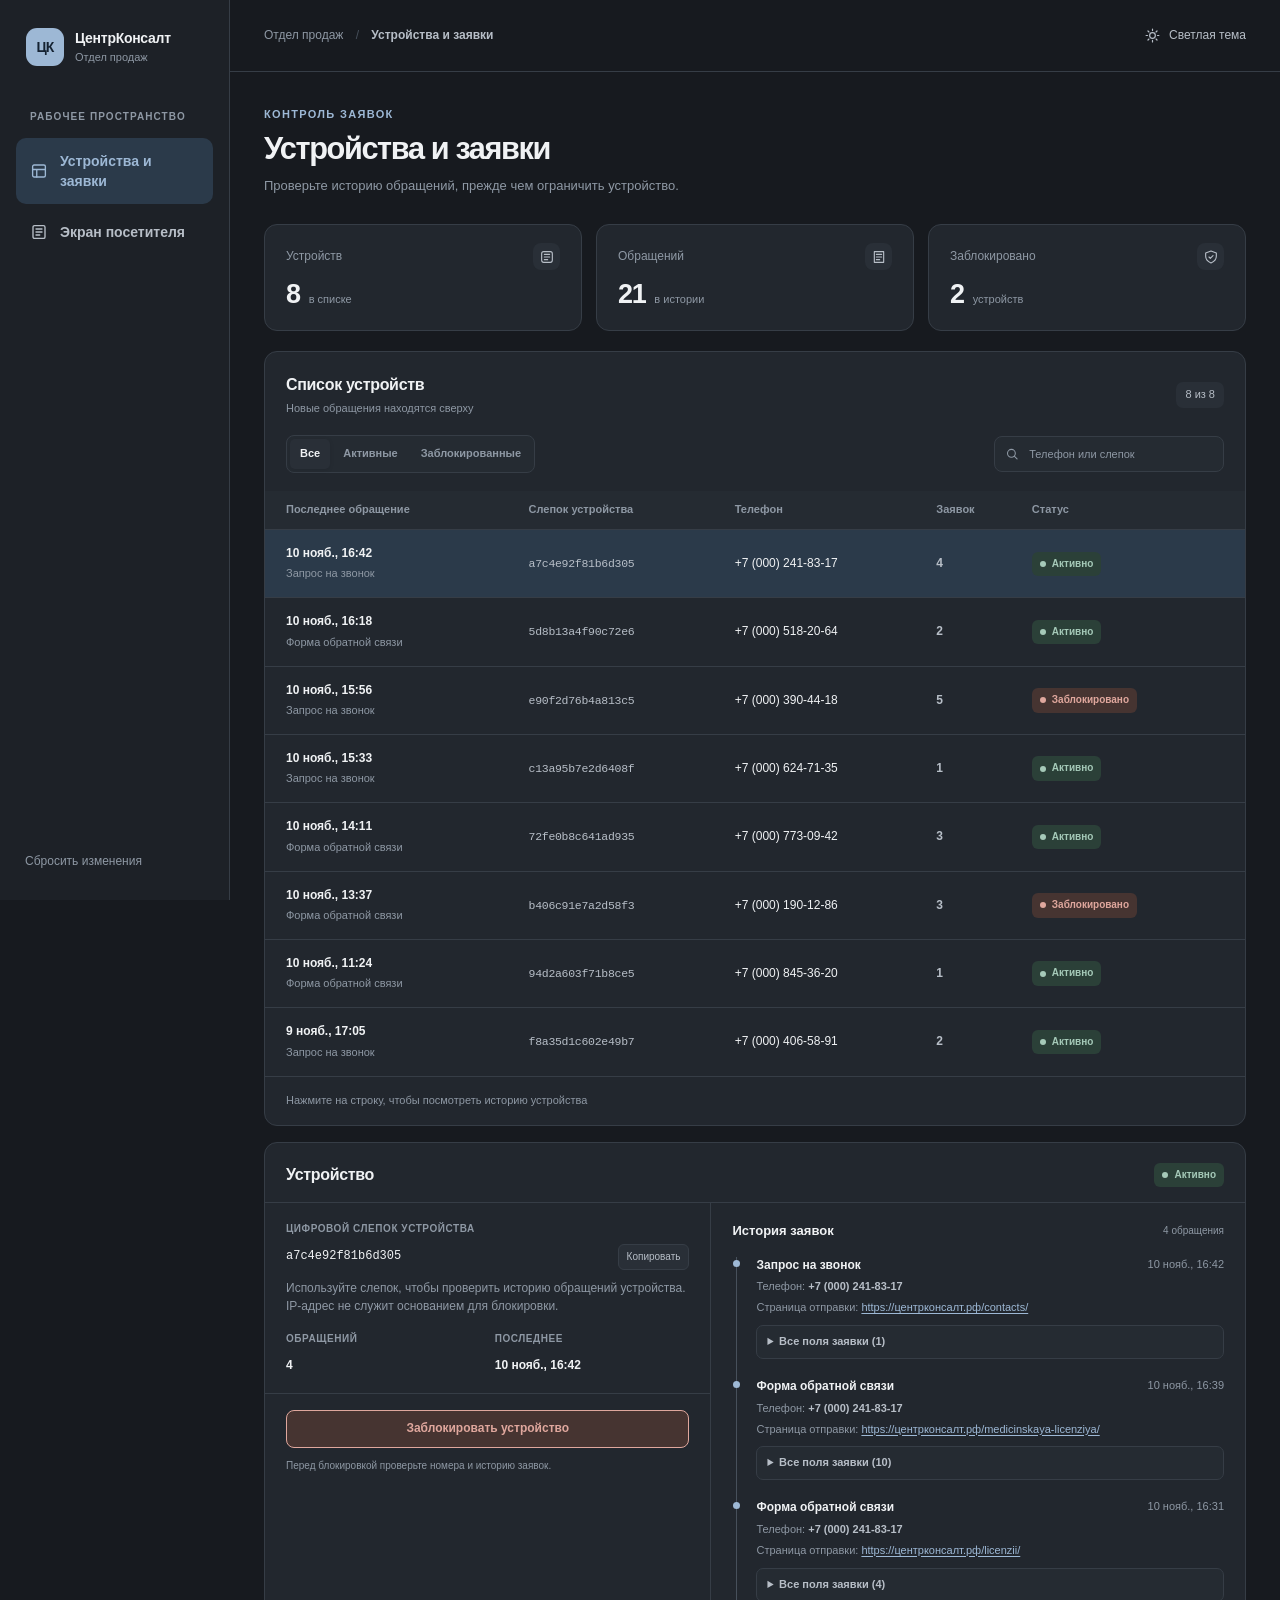
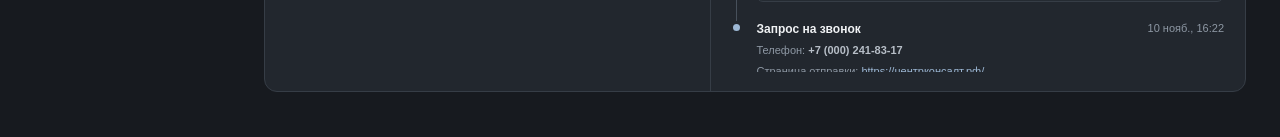
==== commit 23377c0d: "Show full submission details and simplify phone display" ====
--- a/index.html
+++ b/index.html
@@ -76,7 +76,7 @@
                 </div>
                 <div class="table-scroll">
                   <table class="device-table">
-                    <thead><tr><th scope="col">Последнее обращение</th><th scope="col">Слепок устройства</th><th scope="col">Телефон из формы</th><th scope="col">Автодозвон</th><th scope="col">Заявок</th><th scope="col">Статус</th></tr></thead>
+                    <thead><tr><th scope="col">Последнее обращение</th><th scope="col">Слепок устройства</th><th scope="col">Телефон</th><th scope="col">Заявок</th><th scope="col">Статус</th></tr></thead>
                     <tbody id="deviceRows"></tbody>
                   </table>
                 </div>
--- a/styles.css
+++ b/styles.css
@@ -174,6 +174,15 @@
 .history-item-top time { color: var(--text-muted); font-size: 11px; white-space: nowrap; }
 .history-item p { margin: 5px 0 0; color: var(--text-muted); font-size: 11px; line-height: 1.45; }
 .history-item p b { color: var(--text-soft); font-weight: 600; }
+.history-page a { color: var(--accent); text-decoration: underline; text-underline-offset: 2px; overflow-wrap: anywhere; }
+.history-page a:hover { color: var(--text); }
+.history-fields { margin-top: 9px; border: 1px solid var(--border); border-radius: 7px; background: var(--surface-soft); }
+.history-fields summary { padding: 8px 10px; color: var(--text-soft); font-size: 11px; font-weight: 650; cursor: pointer; }
+.history-fields summary:hover { color: var(--text); }
+.history-fields dl { display: grid; gap: 0; margin: 0; padding: 0 10px 5px; }
+.history-fields dl > div { display: grid; grid-template-columns: minmax(90px, 38%) minmax(0, 1fr); gap: 8px; padding: 7px 0; border-top: 1px solid var(--border); font-size: 11px; line-height: 1.4; }
+.history-fields dt { color: var(--text-muted); overflow-wrap: anywhere; }
+.history-fields dd { min-width: 0; margin: 0; color: var(--text); overflow-wrap: anywhere; }
 
 .preview-layout { display: grid; grid-template-columns: minmax(250px, .72fr) minmax(0, 1.28fr); align-items: start; gap: 22px; max-width: 1180px; }
 .preview-context { padding: 27px; }
@@ -196,8 +205,8 @@
 .site-modal-close::before { transform: rotate(45deg); }
 .site-modal-close::after { transform: rotate(-45deg); }
 .site-modal-close:hover { color: #0f1521; }
-.site-modal-kicker { margin: 0 0 7px; color: #4e913c; font-size: 13px; font-weight: 600; }
-.site-modal h2 { margin: 0; color: #0f1521; font-size: 24px; line-height: 1.18; font-weight: 700; }
+.site-modal-kicker { margin: 0 0 7px; color: #0f1521; font-size: 13px; font-weight: 600; }
+.site-modal h2 { margin: 0; color: #b52222; font-size: 24px; line-height: 1.18; font-weight: 700; }
 .site-modal-warning { margin: 15px 0 10px; color: #0f1521; font-size: 16px; line-height: 1.35; font-weight: 300; }
 .site-modal-intro { margin: 0 0 22px; color: #6f7378; font-size: 14px; line-height: 1.4; font-weight: 300; }
 .visitor-form { display: grid; gap: 11px; text-align: left; }
@@ -280,8 +289,7 @@
   .device-table td:first-child { grid-column: 1; grid-row: 1; }
   .device-table td:first-child::before, .device-table td:last-child::before { display: none; }
   .device-table td:nth-child(2) { grid-column: 1 / -1; }
-  .device-table td:nth-child(5) { grid-column: 1 / -1; }
-  .device-table td:nth-child(6) { grid-column: 2; grid-row: 1; justify-self: end; }
+  .device-table td:nth-child(5) { grid-column: 2; grid-row: 1; justify-self: end; }
   .detail-panel { display: block; }
   .detail-history { border-left: 0; border-bottom: 0; }
   .preview-flow { grid-template-columns: 1fr; }
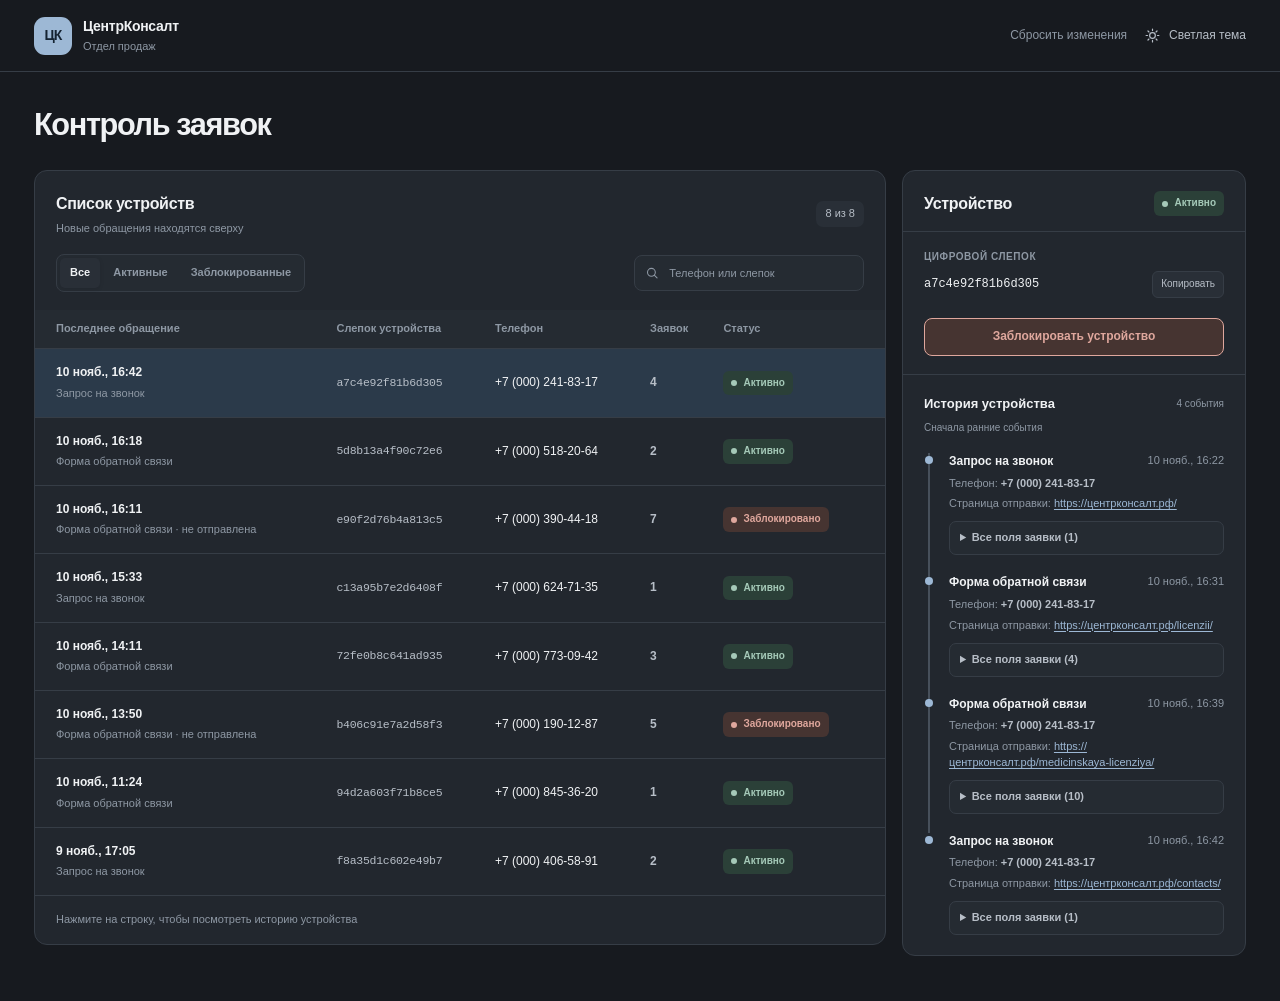
==== commit 363aec5d: "Separate visitor page and simplify device dashboard" ====
--- a/index.html
+++ b/index.html
@@ -11,33 +11,11 @@
   </head>
   <body data-theme="dark">
     <div class="app-shell">
-      <aside class="sidebar" aria-label="Навигация">
-        <div class="brand">
-          <span class="brand-mark" aria-hidden="true">ЦК</span>
-          <span class="brand-copy"><strong>ЦентрКонсалт</strong><small>Отдел продаж</small></span>
-        </div>
-
-        <div class="sidebar-group-label">Рабочее пространство</div>
-        <nav class="navigation" aria-label="Разделы">
-          <button class="nav-item is-current" type="button" data-view-button="devices" aria-current="page">
-            <svg viewBox="0 0 24 24" aria-hidden="true"><rect x="3.5" y="4" width="17" height="16" rx="2"/><path d="M3.5 10h17M9 10v10"/></svg>
-            <span>Устройства и заявки</span>
-          </button>
-          <button class="nav-item" type="button" data-view-button="visitor">
-            <svg viewBox="0 0 24 24" aria-hidden="true"><rect x="4" y="3.5" width="16" height="17" rx="2"/><path d="M8 8h8M8 12h8M8 16h5"/></svg>
-            <span>Экран посетителя</span>
-          </button>
-        </nav>
-
-        <div class="sidebar-bottom">
-          <button id="resetChanges" class="text-button" type="button">Сбросить изменения</button>
-        </div>
-      </aside>
-
       <div class="main-area">
         <header class="topbar">
-          <div class="topbar-path">Отдел продаж <span>/</span> <strong id="currentSection">Устройства и заявки</strong></div>
+          <div class="brand"><span class="brand-mark" aria-hidden="true">ЦК</span><span class="brand-copy"><strong>ЦентрКонсалт</strong><small>Отдел продаж</small></span></div>
           <div class="topbar-actions">
+            <button id="resetChanges" class="text-button" type="button">Сбросить изменения</button>
             <button id="themeToggle" class="theme-button" type="button" aria-label="Включить светлую тему" aria-pressed="false">
               <svg class="theme-icon" viewBox="0 0 24 24" aria-hidden="true"><path d="M12 3v2M12 19v2M3 12h2M19 12h2M5.6 5.6 7 7M17 17l1.4 1.4M18.4 5.6 17 7M7 17l-1.4 1.4"/><circle cx="12" cy="12" r="4"/></svg>
               <span id="themeLabel">Светлая тема</span>
@@ -46,16 +24,12 @@
         </header>
 
         <main>
-          <section id="devicesView" class="view page-content" aria-labelledby="devicesTitle">
+          <section id="devicesView" class="page-content" aria-labelledby="devicesTitle">
             <div class="page-heading">
               <div>
-                <p class="eyebrow">Контроль заявок</p>
-                <h1 id="devicesTitle">Устройства и заявки</h1>
-                <p class="page-subtitle">Проверьте историю обращений, прежде чем ограничить устройство.</p>
+                <h1 id="devicesTitle">Контроль заявок</h1>
               </div>
             </div>
-
-            <div class="stats-grid" id="statsGrid" aria-label="Сводка"></div>
 
             <div class="workspace-grid">
               <section class="panel list-panel" aria-labelledby="listTitle">
@@ -88,45 +62,6 @@
             </div>
           </section>
 
-          <section id="visitorView" class="view page-content" aria-labelledby="visitorTitle" hidden>
-            <div class="page-heading visitor-heading">
-              <div><p class="eyebrow">Сценарий блокировки</p><h1 id="visitorTitle">Что увидит посетитель</h1><p class="page-subtitle">После попытки отправить заявку открывается окно с предупреждением и формой сообщения.</p></div>
-            </div>
-            <div class="preview-layout">
-              <div class="preview-context panel">
-                <span class="preview-tag">Экран посетителя</span>
-                <h2>Понятное предупреждение вместо молчаливого отказа</h2>
-                <p>Если устройство заблокировано, запрос на звонок не принимается. Посетитель может написать сообщение, чтобы сотрудник разобрался в ситуации.</p>
-                <div class="preview-flow"><span>1 <b>Проверка устройства</b></span><span>2 <b>Предупреждение</b></span><span>3 <b>Сообщение клиента</b></span></div>
-              </div>
-              <div class="site-preview" aria-label="Форма для заблокированного посетителя">
-                <div class="site-page-underlay" id="sitePageUnderlay" aria-hidden="true">
-                  <p class="site-page-eyebrow">Бесплатная консультация</p>
-                  <h2>Оставьте номер телефона,<br />и мы вам перезвоним</h2>
-                  <div class="site-page-input">+7 (___) ___-__-__</div>
-                  <button id="tryRequest" class="site-page-submit" type="button" tabindex="-1">Заказать звонок</button>
-                </div>
-                <div class="site-preview-overlay" id="visitorOverlay">
-                  <div class="site-modal" role="group" aria-label="Предупреждение о блокировке">
-                    <button id="closeVisitorModal" class="site-modal-close" type="button" aria-label="Закрыть окно"></button>
-                    <p class="site-modal-kicker">Запрос на обратный звонок</p>
-                    <h2>Заявка на звонок не отправлена</h2>
-                    <p class="site-modal-warning">Мы заметили подозрительную активность с вашего устройства и временно ограничили отправку заявок.</p>
-                    <p class="site-modal-intro">Если это ошибка, оставьте сообщение. Сотрудник сможет разобраться и связаться с вами.</p>
-                    <form id="visitorForm" class="visitor-form">
-                      <label class="visually-hidden" for="visitorContact">Телефон или email</label>
-                      <input id="visitorContact" name="contact" type="text" autocomplete="off" placeholder="Телефон или email" required />
-                      <label class="visually-hidden" for="visitorMessage">Сообщение</label>
-                      <textarea id="visitorMessage" name="message" rows="3" placeholder="Ваше сообщение" required></textarea>
-                      <label class="visitor-consent"><input id="visitorConsent" type="checkbox" checked required /><span class="visitor-consent-box" aria-hidden="true"></span><span>Даю согласие на обработку персональных данных</span></label>
-                      <button class="visitor-submit" type="submit">Отправить сообщение</button>
-                      <div id="visitorFormFeedback" class="form-feedback" role="status" hidden></div>
-                    </form>
-                  </div>
-                </div>
-              </div>
-            </div>
-          </section>
         </main>
       </div>
     </div>
--- a/styles.css
+++ b/styles.css
@@ -3,7 +3,6 @@
   font-synthesis: none;
   color-scheme: dark;
   --page: #171a1f;
-  --sidebar: #1d2127;
   --surface: #22272e;
   --surface-raised: #292f37;
   --surface-soft: #252b32;
@@ -20,13 +19,13 @@
   --green-bg: #2b4038;
   --red: #dfa79d;
   --red-bg: #463431;
+  --timeline-red: #e08179;
   --shadow: 0 22px 60px rgba(0, 0, 0, .28);
 }
 
 body[data-theme="light"] {
   color-scheme: light;
   --page: #f3f5f7;
-  --sidebar: #e9edf1;
   --surface: #ffffff;
   --surface-raised: #f7f9fb;
   --surface-soft: #f4f6f8;
@@ -43,6 +42,7 @@
   --green-bg: #e4f1e9;
   --red: #a84e45;
   --red-bg: #faebe8;
+  --timeline-red: #b52222;
   --shadow: 0 22px 60px rgba(32, 45, 57, .15);
 }
 
@@ -55,46 +55,25 @@
 button:focus-visible, input:focus-visible, textarea:focus-visible, select:focus-visible, tr:focus-visible { outline: 2px solid var(--accent); outline-offset: 3px; }
 [hidden] { display: none !important; }
 
-.app-shell { display: grid; grid-template-columns: 230px minmax(0, 1fr); min-height: 100vh; }
-.sidebar { position: sticky; top: 0; height: 100vh; display: flex; flex-direction: column; padding: 28px 16px 22px; background: var(--sidebar); border-right: 1px solid var(--border); }
-.brand { display: flex; align-items: center; gap: 11px; padding: 0 10px 44px; }
+.app-shell { min-height: 100vh; }
+.brand { display: flex; align-items: center; gap: 11px; min-width: 0; }
 .brand-mark { display: grid; place-items: center; flex: 0 0 38px; height: 38px; border-radius: 11px; background: var(--accent); color: var(--accent-button-text); font-size: 14px; font-weight: 800; letter-spacing: -.07em; }
 .brand-copy { display: flex; flex-direction: column; line-height: 1.2; min-width: 0; }
 .brand-copy strong { font-size: 14px; letter-spacing: -.02em; }
 .brand-copy small { margin-top: 5px; color: var(--text-muted); font-size: 11px; white-space: nowrap; }
-.sidebar-group-label { padding: 0 14px 13px; color: var(--text-muted); font-size: 10px; font-weight: 700; letter-spacing: .11em; text-transform: uppercase; }
-.navigation { display: grid; gap: 5px; }
-.nav-item { display: flex; align-items: center; gap: 12px; width: 100%; padding: 12px 13px; border: 1px solid transparent; border-radius: 10px; background: transparent; color: var(--text-soft); text-align: left; font-weight: 600; }
-.nav-item:hover { background: var(--surface-raised); color: var(--text); }
-.nav-item.is-current { background: var(--accent-bg); color: var(--accent); }
-.nav-item svg { width: 18px; height: 18px; flex: 0 0 18px; fill: none; stroke: currentColor; stroke-width: 1.8; stroke-linecap: round; stroke-linejoin: round; }
-.sidebar-bottom { margin-top: auto; padding: 0 9px; }
-.text-button { width: 100%; padding: 8px 0; border: 0; background: none; color: var(--text-muted); text-align: left; font-size: 12px; }
+.text-button { padding: 8px 0; border: 0; background: none; color: var(--text-muted); text-align: left; font-size: 12px; white-space: nowrap; }
 .text-button:hover { color: var(--text); text-decoration: underline; }
 
 .main-area { min-width: 0; }
 .topbar { display: flex; align-items: center; justify-content: space-between; gap: 18px; height: 72px; padding: 0 34px; border-bottom: 1px solid var(--border); background: var(--page); }
-.topbar-path { color: var(--text-muted); font-size: 12px; white-space: nowrap; }
-.topbar-path span { margin: 0 9px; color: var(--border-strong); }
-.topbar-path strong { color: var(--text-soft); font-weight: 600; }
 .topbar-actions { display: flex; align-items: center; gap: 17px; }
 .theme-button { display: inline-flex; align-items: center; gap: 8px; padding: 7px 0; border: 0; background: none; color: var(--text-soft); font-size: 12px; white-space: nowrap; }
 .theme-button:hover { color: var(--text); }
 .theme-icon { width: 17px; height: 17px; fill: none; stroke: currentColor; stroke-width: 1.7; stroke-linecap: round; }
 .page-content { width: min(100%, 1800px); margin: 0 auto; padding: 35px 34px 45px; }
 .page-heading { display: flex; justify-content: space-between; align-items: end; gap: 20px; margin-bottom: 28px; }
-.eyebrow { margin: 0 0 8px; color: var(--accent); font-size: 11px; font-weight: 800; letter-spacing: .12em; text-transform: uppercase; }
 h1, h2, h3, p { overflow-wrap: break-word; }
 h1 { margin: 0; font-size: clamp(25px, 2.4vw, 33px); line-height: 1.15; letter-spacing: -.045em; }
-.page-subtitle { margin: 11px 0 0; color: var(--text-muted); font-size: 13px; }
-
-.stats-grid { display: grid; grid-template-columns: repeat(3, minmax(0, 1fr)); gap: 14px; margin-bottom: 20px; }
-.stat-card { min-height: 107px; padding: 18px 21px; border: 1px solid var(--border); border-radius: 13px; background: var(--surface); }
-.stat-top { display: flex; align-items: center; justify-content: space-between; gap: 10px; color: var(--text-muted); font-size: 12px; }
-.stat-icon { display: grid; place-items: center; width: 27px; height: 27px; border-radius: 8px; background: var(--surface-raised); color: var(--text-soft); }
-.stat-icon svg { width: 16px; height: 16px; fill: none; stroke: currentColor; stroke-width: 1.7; stroke-linecap: round; stroke-linejoin: round; }
-.stat-card strong { display: block; margin-top: 11px; font-size: 27px; line-height: 1; letter-spacing: -.05em; }
-.stat-card .stat-hint { margin-left: 9px; color: var(--text-muted); font-size: 11px; letter-spacing: 0; font-weight: 400; }
 
 .workspace-grid { display: grid; grid-template-columns: minmax(0, 1fr) 344px; align-items: start; gap: 16px; }
 .panel { min-width: 0; border: 1px solid var(--border); border-radius: 13px; background: var(--surface); }
@@ -138,21 +117,18 @@
 .detail-panel { overflow: hidden; }
 .detail-header { display: flex; justify-content: space-between; align-items: center; gap: 10px; padding: 20px 21px 15px; border-bottom: 1px solid var(--border); }
 .detail-header h2 { margin: 0; font-size: 16px; letter-spacing: -.02em; }
-.detail-block { padding: 19px 21px; border-bottom: 1px solid var(--border); }
-.detail-block:last-child { border-bottom: 0; }
+.detail-empty { padding: 22px 21px; }
+.detail-empty h2 { margin: 0 0 6px; font-size: 16px; }
+.detail-empty p { margin: 0; color: var(--text-muted); font-size: 12px; }
+.detail-controls { min-width: 0; border-bottom: 1px solid var(--border); }
+.detail-identity { padding: 18px 21px 12px; }
 .detail-label { display: block; margin-bottom: 7px; color: var(--text-muted); font-size: 10px; font-weight: 700; letter-spacing: .055em; text-transform: uppercase; }
 .detail-fingerprint { display: flex; align-items: center; justify-content: space-between; gap: 10px; }
 .detail-fingerprint code { color: var(--text); font-size: 12px; font-family: ui-monospace, Consolas, monospace; overflow-wrap: anywhere; }
 .copy-button { flex: 0 0 auto; padding: 5px 8px; border: 1px solid var(--border); border-radius: 6px; background: var(--surface-raised); color: var(--text-soft); font-size: 10px; }
 .copy-button:hover { border-color: var(--accent); color: var(--text); }
-.detail-explain { margin: 9px 0 0; color: var(--text-muted); font-size: 12px; line-height: 1.5; }
-.detail-meta { display: grid; grid-template-columns: 1fr 1fr; gap: 14px; margin-top: 17px; }
-.detail-meta strong { color: var(--text); font-size: 12px; font-weight: 600; }
-.block-reason { margin-top: 15px; padding: 11px 12px; border: 1px solid var(--border); border-radius: 8px; background: var(--surface-soft); }
-.block-reason strong { display: block; color: var(--text-soft); font-size: 11px; }
-.block-reason p { margin: 4px 0 0; color: var(--text-muted); font-size: 11px; }
-.block-reason small { display: block; margin-top: 6px; color: var(--text-muted); font-size: 10px; }
-.detail-actions { padding: 16px 21px; border-bottom: 1px solid var(--border); }
+.detail-actions { padding: 8px 21px 18px; }
+.detail-history { padding: 20px 21px; }
 .primary-button, .secondary-button { display: inline-flex; align-items: center; justify-content: center; gap: 9px; min-height: 38px; padding: 9px 14px; border-radius: 8px; font-size: 12px; font-weight: 700; }
 .primary-button { border: 1px solid var(--accent-button); background: var(--accent-button); color: var(--accent-button-text); }
 .primary-button:hover { filter: brightness(1.08); }
@@ -161,17 +137,26 @@
 .action-button { width: 100%; }
 .action-button.block { border-color: var(--red); background: var(--red-bg); color: var(--red); }
 .action-button.block:hover { filter: brightness(1.13); }
-.action-hint { margin: 10px 0 0; color: var(--text-muted); font-size: 10px; line-height: 1.5; }
 .history-heading { display: flex; align-items: center; justify-content: space-between; gap: 8px; margin-bottom: 16px; }
 .history-heading h3 { margin: 0; font-size: 13px; }
 .history-heading span { color: var(--text-muted); font-size: 10px; }
-.history-list { display: grid; gap: 0; max-height: 415px; overflow-y: auto; }
-.history-item { position: relative; padding: 0 0 19px 19px; border-left: 1px solid var(--border-strong); margin-left: 4px; }
+.history-order { margin: -9px 0 18px; color: var(--text-muted); font-size: 10px; }
+.history-list { display: grid; gap: 0; }
+.history-item { position: relative; padding: 0 0 19px 19px; border-left: 2px solid var(--border-strong); margin-left: 4px; }
+.history-item.line-red { border-left-color: var(--timeline-red); }
+.history-item.line-green { border-left-color: var(--green); }
+.history-item.line-break { border-left-color: transparent; }
 .history-item:last-child { padding-bottom: 0; border-left-color: transparent; }
-.history-item::before { position: absolute; top: 3px; left: -4px; width: 7px; height: 7px; border-radius: 50%; background: var(--accent); content: ""; }
+.history-item::before { position: absolute; top: 3px; left: -5px; width: 8px; height: 8px; border-radius: 50%; background: var(--accent); content: ""; }
+.history-item.is-block-event::before, .history-item.is-rejected::before { background: var(--timeline-red); }
+.history-item.is-unblock-event::before { background: var(--green); }
+.history-item.is-block-event .history-item-top strong, .history-item.is-rejected .history-item-top strong { color: var(--timeline-red); }
+.history-item.is-unblock-event .history-item-top strong { color: var(--green); }
 .history-item-top { display: flex; justify-content: space-between; gap: 8px; }
 .history-item-top strong { color: var(--text); font-size: 12px; }
 .history-item-top time { color: var(--text-muted); font-size: 11px; white-space: nowrap; }
+.history-title { display: grid; gap: 3px; }
+.history-result { color: var(--timeline-red); font-size: 10px; font-weight: 650; }
 .history-item p { margin: 5px 0 0; color: var(--text-muted); font-size: 11px; line-height: 1.45; }
 .history-item p b { color: var(--text-soft); font-weight: 600; }
 .history-page a { color: var(--accent); text-decoration: underline; text-underline-offset: 2px; overflow-wrap: anywhere; }
@@ -184,18 +169,14 @@
 .history-fields dt { color: var(--text-muted); overflow-wrap: anywhere; }
 .history-fields dd { min-width: 0; margin: 0; color: var(--text); overflow-wrap: anywhere; }
 
-.preview-layout { display: grid; grid-template-columns: minmax(250px, .72fr) minmax(0, 1.28fr); align-items: start; gap: 22px; max-width: 1180px; }
-.preview-context { padding: 27px; }
-.preview-tag { display: inline-block; margin-bottom: 22px; padding: 6px 9px; border-radius: 6px; background: var(--accent-bg); color: var(--accent); font-size: 10px; font-weight: 700; text-transform: uppercase; letter-spacing: .04em; }
-.preview-context h2 { max-width: 320px; margin: 0; font-size: 24px; line-height: 1.2; letter-spacing: -.04em; }
-.preview-context p { margin: 16px 0 24px; color: var(--text-muted); font-size: 12px; line-height: 1.65; }
-.preview-flow { display: grid; gap: 10px; border-top: 1px solid var(--border); padding-top: 20px; }
-.preview-flow span { display: flex; align-items: center; gap: 10px; color: var(--accent); font-size: 11px; font-weight: 800; }
-.preview-flow b { color: var(--text-soft); font-weight: 600; }
+.visitor-page { background: #fff; color: #0f1521; }
+.visitor-page .site-preview { min-height: 100vh; border: 0; border-radius: 0; box-shadow: none; }
+.visitor-page .site-page-underlay { min-height: 100vh; padding: max(80px, 15vh) max(24px, 8vw); }
+.visitor-page .site-preview-overlay { position: fixed; }
 .site-preview { position: relative; min-height: 690px; overflow: hidden; border: 1px solid var(--border-strong); border-radius: 13px; background: #fff; color: #0f1521; box-shadow: var(--shadow); font-family: "Source Sans Pro", "Segoe UI", Arial, sans-serif; }
 .site-page-underlay { min-height: 690px; padding: 88px 55px; background: linear-gradient(145deg, #fff 48%, #f4f7f2 100%); }
 .site-page-eyebrow { margin: 0 0 9px; color: #4e913c; font-size: 14px; font-weight: 700; }
-.site-page-underlay h2 { max-width: 440px; margin: 0 0 28px; color: #0f1521; font-size: 29px; line-height: 1.18; }
+.site-page-underlay h1 { max-width: 440px; margin: 0 0 28px; color: #0f1521; font-size: 29px; line-height: 1.18; }
 .site-page-input { width: min(100%, 320px); padding: 16px 20px; border-radius: 8px; background: #f3f3f3; color: #9a9da1; font-size: 15px; }
 .site-page-submit { min-width: 220px; margin-top: 12px; padding: 14px 20px; border: 0; border-radius: 8px; background: linear-gradient(246.58deg, #71a800 38.68%, #3f6600 94.02%); color: #fff; font-size: 16px; font-weight: 700; }
 .site-preview-overlay { position: absolute; z-index: 1; inset: 0; display: flex; align-items: center; justify-content: center; overflow-y: auto; padding: 24px; background: #0f152180; }
@@ -239,42 +220,22 @@
 .toast { position: fixed; z-index: 30; right: 24px; bottom: 24px; max-width: min(360px, calc(100vw - 48px)); padding: 11px 15px; border: 1px solid var(--border-strong); border-radius: 9px; background: var(--surface-raised); color: var(--text); box-shadow: var(--shadow); font-size: 12px; opacity: 0; transform: translateY(12px); pointer-events: none; transition: opacity .2s, transform .2s; }
 .toast.is-visible { opacity: 1; transform: translateY(0); }
 
-@media (max-width: 1390px) {
+@media (max-width: 1150px) {
   .workspace-grid { grid-template-columns: minmax(0, 1fr); }
   .detail-panel { display: grid; grid-template-columns: minmax(260px, 1fr) minmax(300px, 1.2fr); }
   .detail-header { grid-column: 1 / -1; }
-  .detail-summary { min-width: 0; }
+  .detail-controls { border-bottom: 0; }
   .detail-history { border-left: 1px solid var(--border); border-bottom: 0; }
-  .detail-actions { border-bottom: 0; }
 }
 @media (max-width: 850px) {
-  .app-shell { grid-template-columns: 1fr; }
-  .sidebar { position: static; height: auto; padding: 13px 18px; border-right: 0; border-bottom: 1px solid var(--border); }
-  .brand { padding: 0 0 12px; }
-  .sidebar-group-label { display: none; }
-  .sidebar-bottom { padding: 0; }
-  .sidebar-bottom .text-button { width: auto; margin-top: 10px; padding: 2px 0; }
-  .navigation { display: flex; gap: 7px; }
-  .nav-item { width: auto; padding: 9px 10px; font-size: 11px; }
-  .nav-item svg { width: 16px; height: 16px; flex-basis: 16px; }
-  .topbar { height: 55px; padding: 0 18px; }
+  .topbar { padding: 0 18px; }
   .page-content { padding: 25px 18px 38px; }
-  .preview-layout { grid-template-columns: 1fr; }
-  .site-preview { order: -1; }
-  .preview-context { padding: 22px; }
-  .preview-context h2 { max-width: none; }
-  .preview-flow { grid-template-columns: repeat(3, 1fr); }
 }
 @media (max-width: 600px) {
-  .topbar-path { display: none; }
-  .topbar-actions { width: 100%; justify-content: space-between; }
+  .topbar { height: auto; min-height: 66px; padding: 12px 18px; flex-wrap: wrap; }
+  .topbar-actions { gap: 14px; }
+  .theme-button span { display: none; }
   .page-heading { align-items: start; flex-direction: column; gap: 10px; }
-  .stats-grid { gap: 8px; }
-  .stat-card { min-height: 93px; padding: 12px 11px; }
-  .stat-top { font-size: 10px; }
-  .stat-icon { display: none; }
-  .stat-card strong { font-size: 22px; }
-  .stat-card .stat-hint { display: none; }
   .list-toolbar { align-items: stretch; }
   .filter-tabs { width: 100%; }
   .filter-tab { flex: 1; }
@@ -292,8 +253,7 @@
   .device-table td:nth-child(5) { grid-column: 2; grid-row: 1; justify-self: end; }
   .detail-panel { display: block; }
   .detail-history { border-left: 0; border-bottom: 0; }
-  .preview-flow { grid-template-columns: 1fr; }
-  .site-preview, .site-page-underlay { min-height: 750px; }
+  .visitor-page .site-preview, .visitor-page .site-page-underlay { min-height: 100vh; }
   .site-page-underlay { padding: 80px 24px; }
   .site-preview-overlay { padding: 15px; }
   .site-modal { padding: 41px 21px 25px; }
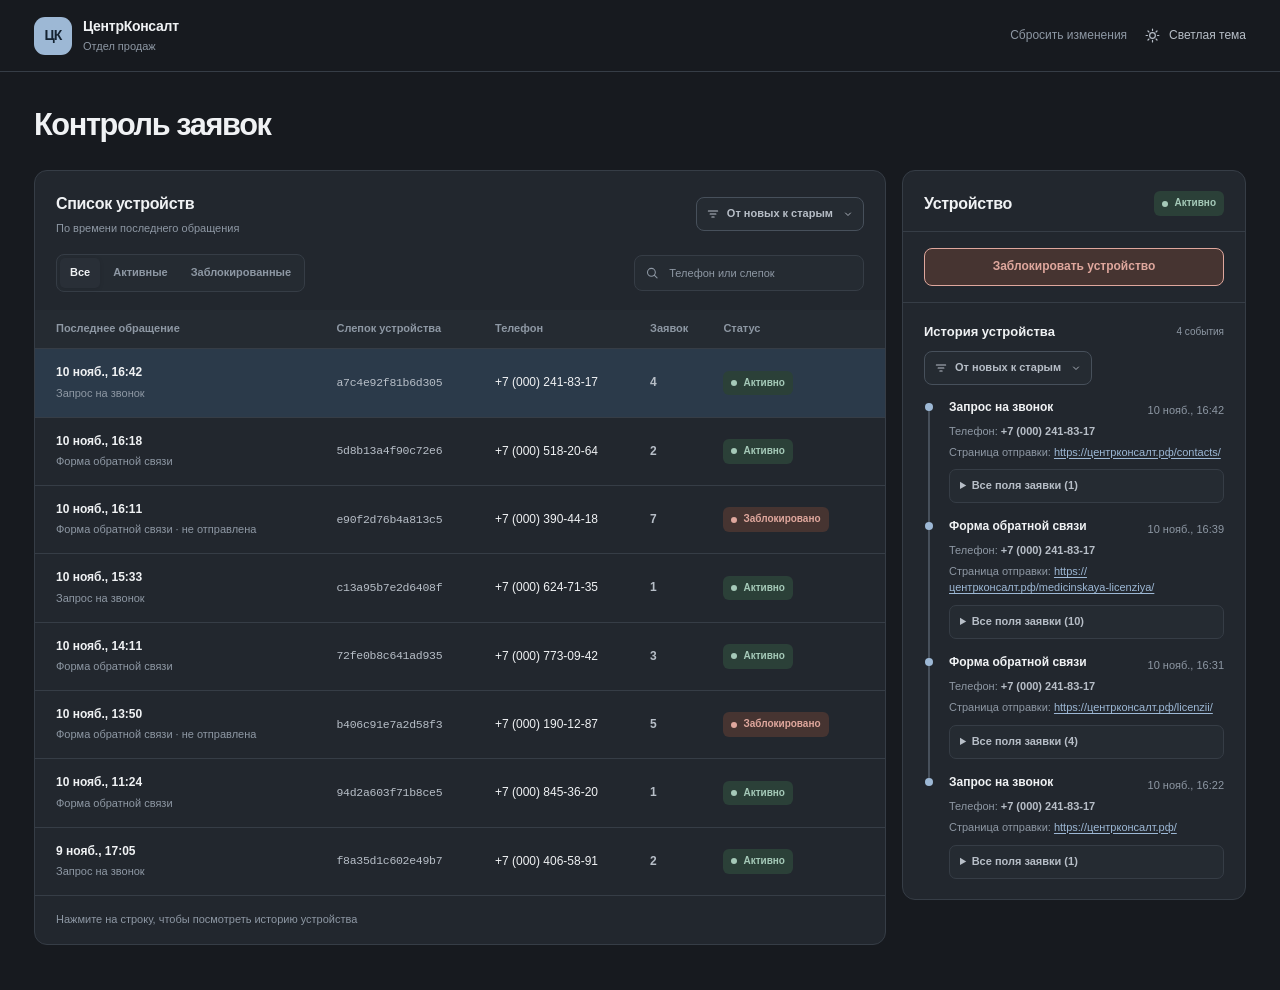
==== commit ddf50a18: "Add independent sorting for devices and history" ====
--- a/index.html
+++ b/index.html
@@ -34,8 +34,18 @@
             <div class="workspace-grid">
               <section class="panel list-panel" aria-labelledby="listTitle">
                 <div class="panel-heading">
-                  <div><h2 id="listTitle">Список устройств</h2><p>Новые обращения находятся сверху</p></div>
-                  <span id="resultCount" class="count-pill"></span>
+                  <div><h2 id="listTitle">Список устройств</h2><p>По времени последнего обращения</p></div>
+                  <details class="sort-control" id="deviceSortControl">
+                    <summary aria-label="Порядок устройств">
+                      <svg class="sort-icon" viewBox="0 0 24 24" aria-hidden="true"><path d="M4 7h16M7 12h10M10 17h4"/></svg>
+                      <span id="deviceSortLabel">От новых к старым</span>
+                      <svg class="sort-chevron" viewBox="0 0 24 24" aria-hidden="true"><path d="m7 10 5 5 5-5"/></svg>
+                    </summary>
+                    <div class="sort-options" aria-label="Порядок устройств">
+                      <button type="button" data-device-sort="newest" aria-pressed="true">От новых к старым</button>
+                      <button type="button" data-device-sort="oldest" aria-pressed="false">От старых к новым</button>
+                    </div>
+                  </details>
                 </div>
                 <div class="list-toolbar">
                   <div class="filter-tabs" role="group" aria-label="Фильтр по статусу">
--- a/styles.css
+++ b/styles.css
@@ -80,7 +80,16 @@
 .panel-heading { display: flex; justify-content: space-between; align-items: center; gap: 15px; padding: 21px 21px 18px; }
 .panel-heading h2 { margin: 0; font-size: 16px; letter-spacing: -.02em; }
 .panel-heading p { margin: 5px 0 0; color: var(--text-muted); font-size: 11px; }
-.count-pill { padding: 5px 9px; border-radius: 7px; background: var(--surface-raised); color: var(--text-soft); font-size: 11px; white-space: nowrap; }
+.sort-control { position: relative; z-index: 2; flex: 0 0 auto; }
+.sort-control summary { display: flex; align-items: center; gap: 7px; min-height: 34px; padding: 7px 9px; border: 1px solid var(--border-strong); border-radius: 8px; background: var(--surface-soft); color: var(--text-soft); font-size: 11px; font-weight: 600; white-space: nowrap; list-style: none; cursor: pointer; }
+.sort-control summary::-webkit-details-marker { display: none; }
+.sort-control summary:hover, .sort-control[open] summary { border-color: var(--accent); color: var(--text); }
+.sort-control svg { width: 14px; height: 14px; flex: 0 0 14px; fill: none; stroke: currentColor; stroke-width: 1.8; stroke-linecap: round; stroke-linejoin: round; }
+.sort-control .sort-chevron { width: 12px; height: 12px; flex-basis: 12px; margin-left: 2px; }
+.sort-control[open] .sort-chevron { transform: rotate(180deg); }
+.sort-options { position: absolute; top: calc(100% + 6px); right: 0; display: grid; gap: 5px; min-width: 100%; padding: 6px; border: none; border-radius: 9px; background: var(--surface); box-shadow: var(--shadow); }
+.sort-options button { width: 100%; padding: 8px 9px; border: none; border-radius: 6px; background: var(--surface-soft); color: var(--text-soft); font-size: 11px; text-align: left; white-space: nowrap; }
+.sort-options button:hover, .sort-options button[aria-pressed="true"] { border-color: var(--accent); background: var(--accent-bg); color: var(--text); }
 .list-toolbar { display: flex; flex-wrap: wrap; align-items: center; justify-content: space-between; gap: 12px; padding: 0 21px 18px; }
 .filter-tabs { display: inline-flex; gap: 3px; padding: 3px; border: 1px solid var(--border); border-radius: 8px; background: var(--surface-soft); }
 .filter-tab { padding: 7px 10px; border: 0; border-radius: 5px; background: transparent; color: var(--text-muted); font-size: 11px; font-weight: 600; white-space: nowrap; }
@@ -120,14 +129,7 @@
 .detail-empty { padding: 22px 21px; }
 .detail-empty h2 { margin: 0 0 6px; font-size: 16px; }
 .detail-empty p { margin: 0; color: var(--text-muted); font-size: 12px; }
-.detail-controls { min-width: 0; border-bottom: 1px solid var(--border); }
-.detail-identity { padding: 18px 21px 12px; }
-.detail-label { display: block; margin-bottom: 7px; color: var(--text-muted); font-size: 10px; font-weight: 700; letter-spacing: .055em; text-transform: uppercase; }
-.detail-fingerprint { display: flex; align-items: center; justify-content: space-between; gap: 10px; }
-.detail-fingerprint code { color: var(--text); font-size: 12px; font-family: ui-monospace, Consolas, monospace; overflow-wrap: anywhere; }
-.copy-button { flex: 0 0 auto; padding: 5px 8px; border: 1px solid var(--border); border-radius: 6px; background: var(--surface-raised); color: var(--text-soft); font-size: 10px; }
-.copy-button:hover { border-color: var(--accent); color: var(--text); }
-.detail-actions { padding: 8px 21px 18px; }
+.detail-actions { padding: 16px 21px; border-bottom: 1px solid var(--border); }
 .detail-history { padding: 20px 21px; }
 .primary-button, .secondary-button { display: inline-flex; align-items: center; justify-content: center; gap: 9px; min-height: 38px; padding: 9px 14px; border-radius: 8px; font-size: 12px; font-weight: 700; }
 .primary-button { border: 1px solid var(--accent-button); background: var(--accent-button); color: var(--accent-button-text); }
@@ -140,20 +142,20 @@
 .history-heading { display: flex; align-items: center; justify-content: space-between; gap: 8px; margin-bottom: 16px; }
 .history-heading h3 { margin: 0; font-size: 13px; }
 .history-heading span { color: var(--text-muted); font-size: 10px; }
-.history-order { margin: -9px 0 18px; color: var(--text-muted); font-size: 10px; }
+.history-sort { width: fit-content; margin: -7px 0 18px; }
 .history-list { display: grid; gap: 0; }
 .history-item { position: relative; padding: 0 0 19px 19px; border-left: 2px solid var(--border-strong); margin-left: 4px; }
 .history-item.line-red { border-left-color: var(--timeline-red); }
 .history-item.line-green { border-left-color: var(--green); }
 .history-item.line-break { border-left-color: transparent; }
 .history-item:last-child { padding-bottom: 0; border-left-color: transparent; }
-.history-item::before { position: absolute; top: 3px; left: -5px; width: 8px; height: 8px; border-radius: 50%; background: var(--accent); content: ""; }
+.history-item::before { position: absolute; top: 0; left: -5px; width: 8px; height: 8px; border-radius: 50%; background: var(--accent); content: ""; }
 .history-item.is-block-event::before, .history-item.is-rejected::before { background: var(--timeline-red); }
 .history-item.is-unblock-event::before { background: var(--green); }
 .history-item.is-block-event .history-item-top strong, .history-item.is-rejected .history-item-top strong { color: var(--timeline-red); }
 .history-item.is-unblock-event .history-item-top strong { color: var(--green); }
 .history-item-top { display: flex; justify-content: space-between; gap: 8px; }
-.history-item-top strong { color: var(--text); font-size: 12px; }
+.history-item-top strong { color: var(--text); font-size: 12px; line-height: 8px; }
 .history-item-top time { color: var(--text-muted); font-size: 11px; white-space: nowrap; }
 .history-title { display: grid; gap: 3px; }
 .history-result { color: var(--timeline-red); font-size: 10px; font-weight: 650; }
@@ -169,10 +171,12 @@
 .history-fields dt { color: var(--text-muted); overflow-wrap: anywhere; }
 .history-fields dd { min-width: 0; margin: 0; color: var(--text); overflow-wrap: anywhere; }
 
-.visitor-page { background: #fff; color: #0f1521; }
-.visitor-page .site-preview { min-height: 100vh; border: 0; border-radius: 0; box-shadow: none; }
-.visitor-page .site-page-underlay { min-height: 100vh; padding: max(80px, 15vh) max(24px, 8vw); }
-.visitor-page .site-preview-overlay { position: fixed; }
+.visitor-page { background: #454b51; color: #0f1521; }
+.visitor-page .site-preview { display: grid; place-items: center; min-height: 100vh; padding: 24px; border: 0; border-radius: 0; background: #454b51; box-shadow: none; }
+.visitor-page .site-page-underlay { width: min(100%, 640px); min-height: 0; padding: 48px clamp(24px, 6vw, 64px); border-radius: 18px; background: #fff; box-shadow: 0 20px 55px rgba(10, 15, 20, .2); text-align: center; }
+.visitor-page .site-page-input { margin: 0 auto; }
+.visitor-page .site-page-submit { width: min(100%, 320px); }
+.visitor-page .site-preview-overlay { position: fixed; background: rgba(15, 21, 33, .4); }
 .site-preview { position: relative; min-height: 690px; overflow: hidden; border: 1px solid var(--border-strong); border-radius: 13px; background: #fff; color: #0f1521; box-shadow: var(--shadow); font-family: "Source Sans Pro", "Segoe UI", Arial, sans-serif; }
 .site-page-underlay { min-height: 690px; padding: 88px 55px; background: linear-gradient(145deg, #fff 48%, #f4f7f2 100%); }
 .site-page-eyebrow { margin: 0 0 9px; color: #4e913c; font-size: 14px; font-weight: 700; }
@@ -222,10 +226,6 @@
 
 @media (max-width: 1150px) {
   .workspace-grid { grid-template-columns: minmax(0, 1fr); }
-  .detail-panel { display: grid; grid-template-columns: minmax(260px, 1fr) minmax(300px, 1.2fr); }
-  .detail-header { grid-column: 1 / -1; }
-  .detail-controls { border-bottom: 0; }
-  .detail-history { border-left: 1px solid var(--border); border-bottom: 0; }
 }
 @media (max-width: 850px) {
   .topbar { padding: 0 18px; }
@@ -236,6 +236,7 @@
   .topbar-actions { gap: 14px; }
   .theme-button span { display: none; }
   .page-heading { align-items: start; flex-direction: column; gap: 10px; }
+  .panel-heading { flex-wrap: wrap; }
   .list-toolbar { align-items: stretch; }
   .filter-tabs { width: 100%; }
   .filter-tab { flex: 1; }
@@ -251,10 +252,8 @@
   .device-table td:first-child::before, .device-table td:last-child::before { display: none; }
   .device-table td:nth-child(2) { grid-column: 1 / -1; }
   .device-table td:nth-child(5) { grid-column: 2; grid-row: 1; justify-self: end; }
-  .detail-panel { display: block; }
-  .detail-history { border-left: 0; border-bottom: 0; }
-  .visitor-page .site-preview, .visitor-page .site-page-underlay { min-height: 100vh; }
-  .site-page-underlay { padding: 80px 24px; }
+  .visitor-page .site-preview { min-height: 100vh; padding: 16px; }
+  .visitor-page .site-page-underlay { padding: 34px 22px; }
   .site-preview-overlay { padding: 15px; }
   .site-modal { padding: 41px 21px 25px; }
   .site-modal h2 { font-size: 21px; }
